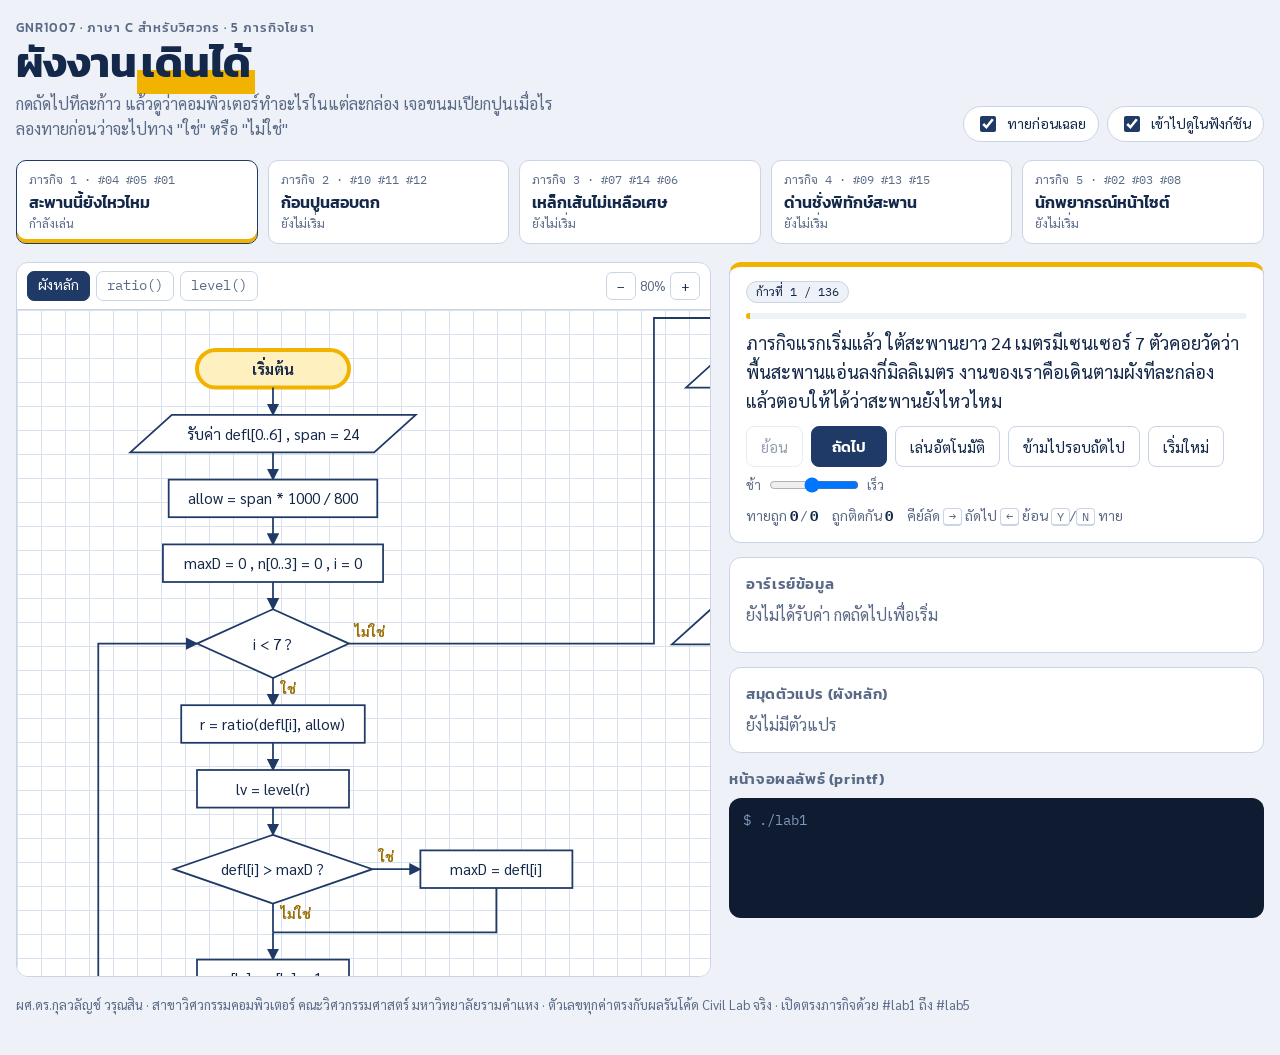
==== 5x simulate flowchart.html @ 9cbfd6d3 "teacher mode hide you can active" ====
<!doctype html><html><head><meta charset=utf8><meta name=viewport content="width=device-width,initial-scale=1,viewport-fit=cover"><style>:root{color-scheme:light;box-sizing:border-box;padding-top:env(safe-area-inset-top,0px);padding-bottom:env(safe-area-inset-bottom,0px)}html{scroll-padding-top:env(safe-area-inset-top,0px)}body{margin:0;padding:0;font:14px -apple-system,BlinkMacSystemFont,sans-serif;background:#faf9f5;color:#141413}img{max-width:100%}[hidden]:not([hidden=until-found i]){display:none!important}</style></head><body>
<title>ผังงานเดินได้</title>
<link rel="preconnect" href="https://fonts.googleapis.com">
<link rel="preconnect" href="https://fonts.gstatic.com" crossorigin>
<link rel="stylesheet" href="https://fonts.googleapis.com/css2?family=Kanit:wght@500;600;700&family=Sarabun:wght@400;500;700&family=IBM+Plex+Mono:wght@500&display=swap">
<style>
:root{
  --paper:#EEF2F8; --surface:#FFFFFF; --ink:#14284A; --muted:#5A6A86; --grid:#D8E1EE; --rule:#C9D4E4;
  --line:#1F3A66; --label:#9A6B00; --accent:#F2B300; --accent-ink:#2F2300; --cur:#FFF1BF;
  --seen:#E6EEF9; --yes:#1C8656; --no:#C23E2A; --yes-bg:#E3F4EB; --no-bg:#FBE7E3;
  --term:#0F1B30; --term-ink:#CFE3FF; --term-dim:#7F97BA;
  --lv0:#2E9E6B; --lv1:#C99700; --lv2:#DD7422; --lv3:#CF3F2B; --lv4:#8E2766;
  --display:"Kanit","Sarabun",system-ui,sans-serif; --body:"Sarabun",system-ui,sans-serif;
  --mono:"IBM Plex Mono","Sarabun",ui-monospace,monospace;
}
@media (prefers-color-scheme:dark){:root:not([data-theme="light"]){
  color-scheme:dark;
  --paper:#0C1422; --surface:#132038; --ink:#E4ECF8; --muted:#94A4BF; --grid:#1B2A42; --rule:#27395A;
  --line:#AFC4E6; --label:#E8B64A; --accent:#F5C02E; --accent-ink:#241A00; --cur:#4A3C0E;
  --seen:#1A2C4A; --yes:#46C08A; --no:#F07A64; --yes-bg:#12382A; --no-bg:#40201B;
  --term:#060B14; --term-ink:#CFE3FF; --term-dim:#6F86A8;
}}
:root[data-theme="dark"]{
  color-scheme:dark;
  --paper:#0C1422; --surface:#132038; --ink:#E4ECF8; --muted:#94A4BF; --grid:#1B2A42; --rule:#27395A;
  --line:#AFC4E6; --label:#E8B64A; --accent:#F5C02E; --accent-ink:#241A00; --cur:#4A3C0E;
  --seen:#1A2C4A; --yes:#46C08A; --no:#F07A64; --yes-bg:#12382A; --no-bg:#40201B;
  --term:#060B14; --term-ink:#CFE3FF; --term-dim:#6F86A8;
}
*{box-sizing:border-box}
[hidden]{display:none!important}
body{background:var(--paper);color:var(--ink);font-family:var(--body);font-size:16px;line-height:1.55;padding-inline:16px;padding-block:18px 40px}
.wrap{max-width:1320px;margin:0 auto;display:grid;gap:18px}
header{display:flex;flex-wrap:wrap;align-items:flex-end;justify-content:space-between;gap:12px}
.brand small{display:block;font-family:var(--display);font-weight:500;letter-spacing:.08em;color:var(--muted);font-size:13px}
h1{font-family:var(--display);font-weight:700;font-size:clamp(28px,4vw,42px);line-height:1.1;margin:2px 0 0;text-wrap:balance}
h1 span{background:linear-gradient(transparent 62%,var(--accent) 62%);padding:0 4px}
.lede{margin:6px 0 0;color:var(--muted);max-width:62ch}
.toggles{display:flex;flex-wrap:wrap;gap:8px}
.tog{display:flex;align-items:center;gap:8px;background:var(--surface);border:1px solid var(--rule);border-radius:999px;padding:6px 12px;font-size:14px;cursor:pointer;user-select:none}
.tog input{accent-color:var(--line);width:16px;height:16px}

/* missions */
.missions{display:grid;grid-template-columns:repeat(5,1fr);gap:10px}
@media (max-width:900px){.missions{grid-template-columns:repeat(auto-fill,minmax(150px,1fr))}}
.mc{font:inherit;text-align:left;cursor:pointer;background:var(--surface);color:var(--ink);border:1px solid var(--rule);border-radius:10px;padding:10px 12px;display:grid;gap:2px;position:relative}
.mc b{font-family:var(--display);font-weight:600;font-size:16px;line-height:1.25}
.mc .g{font-family:var(--mono);font-size:12px;color:var(--muted)}
.mc .st{font-size:12.5px;color:var(--muted)}
.mc[aria-selected="true"]{border-color:var(--line);box-shadow:inset 0 -4px 0 var(--accent)}
.mc.done .st{color:var(--yes);font-weight:700}
.mc:focus-visible,.btn:focus-visible,.tab:focus-visible,.gb:focus-visible{outline:3px solid var(--accent);outline-offset:2px}

/* main grid */
.main{display:grid;grid-template-columns:minmax(0,1.3fr) minmax(0,1fr);gap:18px;align-items:start}
@media (max-width:980px){.main{grid-template-columns:1fr}}
.stagebox{background:var(--surface);border:1px solid var(--rule);border-radius:12px;overflow:hidden;position:sticky;top:calc(env(safe-area-inset-top,0px) + 10px)}
@media (max-width:980px){.stagebox{position:relative;top:0}}
.stagebar{display:flex;flex-wrap:wrap;align-items:center;justify-content:space-between;gap:8px;padding:8px 10px;border-bottom:1px solid var(--rule)}
.tabs{display:flex;flex-wrap:wrap;gap:6px}
.tab{font:inherit;font-size:14px;cursor:pointer;border:1px solid var(--rule);background:transparent;color:var(--muted);border-radius:7px;padding:3px 10px;font-family:var(--mono)}
.tab[aria-selected="true"]{background:var(--line);color:var(--surface);border-color:var(--line)}
.tab.live::after{content:"";display:inline-block;width:7px;height:7px;border-radius:50%;background:var(--accent);margin-left:7px;vertical-align:middle}
.zoom{display:flex;gap:4px;align-items:center;font-size:13px;color:var(--muted)}
.zoom button{font:inherit;width:30px;height:28px;border-radius:6px;border:1px solid var(--rule);background:transparent;color:var(--ink);cursor:pointer}
.stage{height:min(74vh,760px);overflow:auto;position:relative;
  background-color:var(--surface);
  background-image:linear-gradient(var(--grid) 1px,transparent 1px),linear-gradient(90deg,var(--grid) 1px,transparent 1px);
  background-size:24px 24px}
@media (max-width:980px){.stage{height:58vh}}
.stage svg{display:block}
.fnbanner{position:absolute;left:12px;top:10px;z-index:2;background:var(--accent);color:var(--accent-ink);font-family:var(--display);font-weight:600;font-size:14px;border-radius:6px;padding:3px 10px;pointer-events:none}
/* svg styling */
.sh{fill:var(--surface);stroke:var(--line);stroke-width:2.2;transition:fill .25s}
.tx{fill:var(--ink);font-family:var(--body);font-size:19px}
.lb{fill:var(--label);font-family:var(--body);font-size:17px;font-weight:700}
.ln{fill:none;stroke:var(--line);stroke-width:2.2}
.ahp{fill:var(--line)}
.nd.seen .sh{fill:var(--seen)}
.nd.cur .sh{fill:var(--cur);stroke:var(--accent);stroke-width:5}
.nd.cur .tx{font-weight:700}
@media (prefers-reduced-motion:no-preference){.nd.cur .sh{animation:pulse 1.3s ease-in-out infinite}}
@keyframes pulse{50%{stroke-width:8}}

/* side panel */
.side{display:grid;gap:14px}
.card{background:var(--surface);border:1px solid var(--rule);border-radius:12px;padding:14px 16px}
.narr{display:grid;gap:10px;border-top:5px solid var(--accent)}
.meta{display:flex;flex-wrap:wrap;gap:8px;align-items:center;font-size:13px;color:var(--muted)}
.pill{font-family:var(--mono);font-size:12px;border:1px solid var(--rule);border-radius:999px;padding:1px 9px;background:var(--paper);color:var(--ink)}
.pill.fn{background:var(--accent);color:var(--accent-ink);border-color:var(--accent)}
.say{font-size:18px;line-height:1.6;margin:0;min-height:3.2em}
.say code,.mono{font-family:var(--mono);font-size:.92em}
.trap{display:flex;gap:10px;align-items:flex-start;background:var(--no-bg);border-radius:8px;padding:8px 12px;font-size:15px}
.trap b{font-family:var(--display);color:var(--no);white-space:nowrap;font-weight:600}
.ask{display:grid;gap:8px;background:var(--paper);border:1px dashed var(--line);border-radius:10px;padding:10px 12px}
.ask .q{font-family:var(--display);font-weight:600;font-size:17px}
.ask .q code{background:var(--surface);border-radius:5px;padding:1px 6px}
.gbs{display:flex;gap:8px;flex-wrap:wrap}
.gb{font:inherit;font-family:var(--display);font-weight:600;font-size:16px;padding:7px 20px;border-radius:8px;cursor:pointer;border:2px solid var(--line);background:var(--surface);color:var(--ink)}
.gb.y{border-color:var(--yes);color:var(--yes)} .gb.n{border-color:var(--no);color:var(--no)}
.verdict{border-radius:8px;padding:7px 12px;font-weight:700}
.verdict.ok{background:var(--yes-bg);color:var(--yes)} .verdict.bad{background:var(--no-bg);color:var(--no)}
.controls{display:flex;flex-wrap:wrap;gap:8px;align-items:center}
.btn{font:inherit;font-size:15px;cursor:pointer;border-radius:8px;padding:8px 14px;border:1px solid var(--rule);background:var(--surface);color:var(--ink)}
.btn.primary{background:var(--line);color:var(--surface);border-color:var(--line);font-family:var(--display);font-weight:600;padding-inline:20px}
.btn:disabled{opacity:.45;cursor:not-allowed}
.speed{display:flex;align-items:center;gap:6px;font-size:13px;color:var(--muted)}
.bar{height:6px;background:var(--paper);border-radius:6px;overflow:hidden}
.bar i{display:block;height:100%;background:var(--accent);width:0;transition:width .2s}
.score{display:flex;gap:14px;flex-wrap:wrap;font-size:14px;color:var(--muted)}
.score b{color:var(--ink);font-family:var(--mono)}
h2{font-family:var(--display);font-weight:600;font-size:15px;letter-spacing:.04em;margin:0 0 8px;color:var(--muted)}
.arr{display:flex;gap:6px;flex-wrap:wrap}
.cell{min-width:58px;border:2px solid var(--rule);border-radius:8px;text-align:center;padding:4px 6px 3px;position:relative;background:var(--surface);transition:transform .2s}
.cell .ix{font-family:var(--mono);font-size:11px;color:var(--muted)}
.cell .v{font-family:var(--mono);font-size:15px;font-variant-numeric:tabular-nums}
.cell .t{font-size:11px;line-height:1.2;min-height:13px}
.cell.now{border-color:var(--accent);transform:translateY(-4px);box-shadow:0 4px 0 var(--accent)}
.cell[data-lv]{border-bottom-width:6px}
.cell[data-lv="0"]{border-bottom-color:var(--lv0)} .cell[data-lv="1"]{border-bottom-color:var(--lv1)}
.cell[data-lv="2"]{border-bottom-color:var(--lv2)} .cell[data-lv="3"]{border-bottom-color:var(--lv3)} .cell[data-lv="4"]{border-bottom-color:var(--lv4)}
.cell[data-lv="0"] .t{color:var(--lv0)} .cell[data-lv="1"] .t{color:var(--lv1)} .cell[data-lv="2"] .t{color:var(--lv2)} .cell[data-lv="3"] .t{color:var(--lv3)} .cell[data-lv="4"] .t{color:var(--lv4)}
.vars{display:grid;grid-template-columns:repeat(auto-fill,minmax(128px,1fr));gap:6px}
.var{border:1px solid var(--rule);border-radius:8px;padding:4px 9px;display:flex;justify-content:space-between;gap:8px;align-items:baseline;transition:background .3s}
.var .k{font-family:var(--mono);font-size:13px;color:var(--muted)}
.var .v{font-family:var(--mono);font-size:14.5px;font-variant-numeric:tabular-nums;text-align:right;overflow-wrap:anywhere}
.var.chg{background:var(--cur);border-color:var(--accent)}
.fnvars{margin-top:10px;padding-top:10px;border-top:1px dashed var(--rule)}
.fnvars[hidden]{display:none!important}
.term{background:var(--term);color:var(--term-ink);border-radius:12px;padding:12px 14px;font-family:var(--mono);font-size:13.5px;min-height:120px;max-height:260px;overflow:auto;white-space:pre-wrap}
.term .p{color:var(--term-dim)}
.term .new{color:#FFD65C}
.done-card{background:var(--yes-bg);border:1px solid var(--yes);border-radius:10px;padding:10px 14px;display:grid;gap:6px}
.done-card b{font-family:var(--display);font-size:20px;color:var(--yes)}
.legend{display:flex;flex-wrap:wrap;gap:10px;font-size:12.5px;color:var(--muted)}
.legend span::before{content:"";display:inline-block;width:10px;height:10px;border-radius:2px;margin-right:5px;vertical-align:-1px;background:var(--c)}
footer{color:var(--muted);font-size:13px}
kbd{font-family:var(--mono);font-size:12px;border:1px solid var(--rule);border-bottom-width:2px;border-radius:4px;padding:0 5px;background:var(--surface)}
</style>

<div class="wrap">
  <header>
    <div class="brand">
      <small>GNR1007 · ภาษา C สำหรับวิศวกร · 5 ภารกิจโยธา</small>
      <h1>ผังงาน<span>เดินได้</span></h1>
      <p class="lede">กดถัดไปทีละก้าว แล้วดูว่าคอมพิวเตอร์ทำอะไรในแต่ละกล่อง เจอขนมเปียกปูนเมื่อไร ลองทายก่อนว่าจะไปทาง "ใช่" หรือ "ไม่ใช่"</p>
    </div>
    <div class="toggles">
      <label class="tog" for="optGuess"><input type="checkbox" id="optGuess" checked> ทายก่อนเฉลย</label>
      <label class="tog" for="optInto"><input type="checkbox" id="optInto" checked> เข้าไปดูในฟังก์ชัน</label>
    </div>
  </header>

  <nav class="missions" role="tablist" aria-label="เลือกภารกิจ" id="missions"></nav>

  <div class="main">
    <section class="stagebox" aria-label="ผังงาน">
      <div class="stagebar">
        <div class="tabs" id="tabs" role="tablist" aria-label="เลือกผัง"></div>
        <div class="zoom"><button id="zOut" aria-label="ย่อ">−</button><span id="zVal">80%</span><button id="zIn" aria-label="ขยาย">+</button></div>
      </div>
      <div class="stage" id="stage"><div class="fnbanner" id="fnBanner" hidden></div><div id="svgs"></div></div>
    </section>

    <aside class="side">
      <div class="card narr" aria-live="polite">
        <div class="meta"><span class="pill" id="pStep">ก้าวที่ 1</span><span class="pill" id="pIter" hidden>รอบ i = 0</span><span class="pill fn" id="pFn" hidden></span></div>
        <div class="bar"><i id="prog"></i></div>
        <p class="say" id="say"></p>
        <div class="trap" id="trap" hidden><b>จุดหลอก</b><span id="trapT"></span></div>
        <div class="ask" id="ask" hidden>
          <div class="q" id="askQ"></div>
          <div class="gbs" id="askBtns"><button class="gb y" id="gYes">ใช่</button><button class="gb n" id="gNo">ไม่ใช่</button></div>
          <div class="verdict" id="verdict" hidden></div>
        </div>
        <div class="done-card" id="doneCard" hidden></div>
        <div class="controls">
          <button class="btn" id="bPrev" aria-label="ย้อนกลับ">ย้อน</button>
          <button class="btn primary" id="bNext">ถัดไป</button>
          <button class="btn" id="bPlay">เล่นอัตโนมัติ</button>
          <button class="btn" id="bIter">ข้ามไปรอบถัดไป</button>
          <button class="btn" id="bReset">เริ่มใหม่</button>
          <label class="speed" for="spd">ช้า <input type="range" id="spd" min="300" max="2200" step="100" value="1300" style="direction:rtl;width:90px"> เร็ว</label>
        </div>
        <div class="score"><span>ทายถูก <b id="sOk">0</b> / <b id="sAll">0</b></span><span>ถูกติดกัน <b id="sStreak">0</b></span><span>คีย์ลัด <kbd>→</kbd> ถัดไป <kbd>←</kbd> ย้อน <kbd>Y</kbd>/<kbd>N</kbd> ทาย</span></div>
      </div>

      <div class="card">
        <h2 id="arrTitle">อาร์เรย์ข้อมูล</h2>
        <div class="arr" id="arr"></div>
        <div class="legend" id="legend" style="margin-top:10px"></div>
      </div>

      <div class="card">
        <h2>สมุดตัวแปร (ผังหลัก)</h2>
        <div class="vars" id="vars"></div>
        <div class="fnvars" id="fnBox" hidden><h2 id="fnTitle">ตัวแปรภายในฟังก์ชัน</h2><div class="vars" id="fnVars"></div></div>
      </div>

      <div>
        <h2>หน้าจอผลลัพธ์ (printf)</h2>
        <div class="term" id="term"></div>
      </div>
    </aside>
  </div>
  <footer>ผศ.ดร.กุลวลัญช์ วรุณสิน · สาขาวิศวกรรมคอมพิวเตอร์ คณะวิศวกรรมศาสตร์ มหาวิทยาลัยรามคำแหง · ตัวเลขทุกค่าตรงกับผลรันโค้ด Civil Lab จริง · เปิดตรงภารกิจด้วย #lab1 ถึง #lab5</footer>
</div>

<script>
const CH = {"lab1_main": {"svg": "<svg viewBox=\"-20 20 1511 1067\" data-w=\"1511\" xmlns=\"http://www.w3.org/2000/svg\"><defs><marker id=\"ah-lab1_main\" viewBox=\"0 0 10 10\" refX=\"9\" refY=\"5\" markerWidth=\"7\" markerHeight=\"7\" orient=\"auto-start-reverse\"><path class=\"ahp\" d=\"M0,0 L10,5 L0,10 z\"/></marker></defs><g class=\"nd term\" id=\"lab1_main-n0\"><rect class=\"sh\" x=\"205.0\" y=\"70\" width=\"190\" height=\"47\" rx=\"23.5\"/><text class=\"tx\" x=\"300.0\" y=\"93.5\" text-anchor=\"middle\" dominant-baseline=\"central\">เริ่มต้น</text></g><polyline class=\"ln\" points=\"300.0,117.0 300.0,151.0\" marker-end=\"url(#ah-lab1_main)\"/><g class=\"nd io\" id=\"lab1_main-n1\"><polygon class=\"sh\" points=\"173.5625,151 478.4375,151 426.4375,198 121.5625,198\"/><text class=\"tx\" x=\"300.0\" y=\"174.5\" text-anchor=\"middle\" dominant-baseline=\"central\">รับค่า defl[0..6] , span = 24</text></g><polyline class=\"ln\" points=\"300.0,198.0 300.0,232.0\" marker-end=\"url(#ah-lab1_main)\"/><g class=\"nd proc\" id=\"lab1_main-n2\"><rect class=\"sh\" x=\"169.6171875\" y=\"232\" width=\"260.765625\" height=\"47\"/><text class=\"tx\" x=\"300.0\" y=\"255.5\" text-anchor=\"middle\" dominant-baseline=\"central\">allow = span * 1000 / 800</text></g><polyline class=\"ln\" points=\"300.0,279.0 300.0,313.0\" marker-end=\"url(#ah-lab1_main)\"/><g class=\"nd proc\" id=\"lab1_main-n3\"><rect class=\"sh\" x=\"162.4140625\" y=\"313\" width=\"275.171875\" height=\"47\"/><text class=\"tx\" x=\"300.0\" y=\"336.5\" text-anchor=\"middle\" dominant-baseline=\"central\">maxD = 0 , n[0..3] = 0 , i = 0</text></g><polyline class=\"ln\" points=\"300.0,360.0 300.0,394.0\" marker-end=\"url(#ah-lab1_main)\"/><g class=\"nd dec\" id=\"lab1_main-n4\"><polygon class=\"sh\" points=\"300,394 395.0,437.0 300,480 205.0,437.0\"/><text class=\"tx\" x=\"300.0\" y=\"437.0\" text-anchor=\"middle\" dominant-baseline=\"central\">i &lt; 7 ?</text></g><polyline class=\"ln\" points=\"300.0,480.0 300.0,514.0\" marker-end=\"url(#ah-lab1_main)\"/><text class=\"lb\" x=\"310.0\" y=\"492.0\" text-anchor=\"start\" dominant-baseline=\"central\">ใช่</text><g class=\"nd proc\" id=\"lab1_main-n5\"><rect class=\"sh\" x=\"185.28125\" y=\"514\" width=\"229.4375\" height=\"47\"/><text class=\"tx\" x=\"300.0\" y=\"537.5\" text-anchor=\"middle\" dominant-baseline=\"central\">r = ratio(defl[i], allow)</text></g><polyline class=\"ln\" points=\"300.0,561.0 300.0,595.0\" marker-end=\"url(#ah-lab1_main)\"/><g class=\"nd proc\" id=\"lab1_main-n6\"><rect class=\"sh\" x=\"205.0\" y=\"595\" width=\"190\" height=\"47\"/><text class=\"tx\" x=\"300.0\" y=\"618.5\" text-anchor=\"middle\" dominant-baseline=\"central\">lv = level(r)</text></g><polyline class=\"ln\" points=\"300.0,642.0 300.0,676.0\" marker-end=\"url(#ah-lab1_main)\"/><g class=\"nd dec\" id=\"lab1_main-n7\"><polygon class=\"sh\" points=\"300,676 424.234375,719.0 300,762 175.765625,719.0\"/><text class=\"tx\" x=\"300.0\" y=\"719.0\" text-anchor=\"middle\" dominant-baseline=\"central\">defl[i] &gt; maxD ?</text></g><g class=\"nd proc\" id=\"lab1_main-n8\"><rect class=\"sh\" x=\"484.234375\" y=\"695.5\" width=\"190\" height=\"47\"/><text class=\"tx\" x=\"579.2\" y=\"719.0\" text-anchor=\"middle\" dominant-baseline=\"central\">maxD = defl[i]</text></g><polyline class=\"ln\" points=\"424.2,719.0 484.2,719.0\" marker-end=\"url(#ah-lab1_main)\"/><text class=\"lb\" x=\"432.2\" y=\"703.0\" text-anchor=\"start\" dominant-baseline=\"central\">ใช่</text><polyline class=\"ln\" points=\"579.2,742.5 579.2,798.0 300.0,798.0\"/><polyline class=\"ln\" points=\"300.0,762.0 300.0,798.0\"/><text class=\"lb\" x=\"310.0\" y=\"774.0\" text-anchor=\"start\" dominant-baseline=\"central\">ไม่ใช่</text><polyline class=\"ln\" points=\"300.0,798.0 300.0,832.0\" marker-end=\"url(#ah-lab1_main)\"/><g class=\"nd proc\" id=\"lab1_main-n9\"><rect class=\"sh\" x=\"205.0\" y=\"832\" width=\"190\" height=\"47\"/><text class=\"tx\" x=\"300.0\" y=\"855.5\" text-anchor=\"middle\" dominant-baseline=\"central\">n[lv] = n[lv] + 1</text></g><polyline class=\"ln\" points=\"300.0,879.0 300.0,913.0\" marker-end=\"url(#ah-lab1_main)\"/><g class=\"nd io\" id=\"lab1_main-n10\"><polygon class=\"sh\" points=\"177.1796875,913 474.8203125,913 422.8203125,960 125.1796875,960\"/><text class=\"tx\" x=\"300.0\" y=\"936.5\" text-anchor=\"middle\" dominant-baseline=\"central\">พิมพ์ จุด i+1 , defl[i] , r , lv</text></g><polyline class=\"ln\" points=\"300.0,960.0 300.0,994.0\" marker-end=\"url(#ah-lab1_main)\"/><g class=\"nd proc\" id=\"lab1_main-n11\"><rect class=\"sh\" x=\"205.0\" y=\"994\" width=\"190\" height=\"47\"/><text class=\"tx\" x=\"300.0\" y=\"1017.5\" text-anchor=\"middle\" dominant-baseline=\"central\">i = i + 1</text></g><polyline class=\"ln\" points=\"300.0,1041.0 300.0,1067.0 81.6,1067.0 81.6,437.0 205.0,437.0\" marker-end=\"url(#ah-lab1_main)\"/><text class=\"lb\" x=\"403.0\" y=\"421.0\" text-anchor=\"start\" dominant-baseline=\"central\">ไม่ใช่</text><polyline class=\"ln\" points=\"395.0,437.0 776.2,437.0 776.2,30.0 965.5,30.0 965.5,70.0\" marker-end=\"url(#ah-lab1_main)\"/><g class=\"nd io\" id=\"lab1_main-n12\"><polygon class=\"sh\" points=\"868.234375,70 1114.796875,70 1062.796875,117 816.234375,117\"/><text class=\"tx\" x=\"965.5\" y=\"93.5\" text-anchor=\"middle\" dominant-baseline=\"central\">พิมพ์ n[0..3] , maxD</text></g><polyline class=\"ln\" points=\"965.5,117.0 965.5,151.0\" marker-end=\"url(#ah-lab1_main)\"/><g class=\"nd dec\" id=\"lab1_main-n13\"><polygon class=\"sh\" points=\"965.515625,151 1064.0390625,194.0 965.515625,237 866.9921875,194.0\"/><text class=\"tx\" x=\"965.5\" y=\"194.0\" text-anchor=\"middle\" dominant-baseline=\"central\">n[3] &gt; 0 ?</text></g><g class=\"nd io\" id=\"lab1_main-n14\"><polygon class=\"sh\" points=\"1186.0390625,158.0 1445.0703125,158.0 1393.0703125,230.0 1134.0390625,230.0\"/><text class=\"tx\" x=\"1289.6\" y=\"181.5\" text-anchor=\"middle\" dominant-baseline=\"central\">พิมพ์ &quot;จำกัดน้ำหนักรถ</text><text class=\"tx\" x=\"1289.6\" y=\"206.5\" text-anchor=\"middle\" dominant-baseline=\"central\">ส่งวิศวกรตรวจทันที&quot;</text></g><polyline class=\"ln\" points=\"1064.0,194.0 1160.0,194.0\" marker-end=\"url(#ah-lab1_main)\"/><text class=\"lb\" x=\"1072.0\" y=\"178.0\" text-anchor=\"start\" dominant-baseline=\"central\">ใช่</text><polyline class=\"ln\" points=\"1419.1,194.0 1471.1,194.0\"/><polyline class=\"ln\" points=\"965.5,237.0 965.5,271.0\" marker-end=\"url(#ah-lab1_main)\"/><text class=\"lb\" x=\"975.5\" y=\"249.0\" text-anchor=\"start\" dominant-baseline=\"central\">ไม่ใช่</text><g class=\"nd dec\" id=\"lab1_main-n15\"><polygon class=\"sh\" points=\"965.515625,271 1064.0390625,314.0 965.515625,357 866.9921875,314.0\"/><text class=\"tx\" x=\"965.5\" y=\"314.0\" text-anchor=\"middle\" dominant-baseline=\"central\">n[2] &gt; 0 ?</text></g><g class=\"nd io\" id=\"lab1_main-n16\"><polygon class=\"sh\" points=\"1197.25,278.0 1433.859375,278.0 1381.859375,350.0 1145.25,350.0\"/><text class=\"tx\" x=\"1289.6\" y=\"301.5\" text-anchor=\"middle\" dominant-baseline=\"central\">พิมพ์ &quot;ตรวจติดตาม</text><text class=\"tx\" x=\"1289.6\" y=\"326.5\" text-anchor=\"middle\" dominant-baseline=\"central\">รายสัปดาห์&quot;</text></g><polyline class=\"ln\" points=\"1064.0,314.0 1171.2,314.0\" marker-end=\"url(#ah-lab1_main)\"/><text class=\"lb\" x=\"1072.0\" y=\"298.0\" text-anchor=\"start\" dominant-baseline=\"central\">ใช่</text><polyline class=\"ln\" points=\"1407.9,314.0 1471.1,314.0\"/><polyline class=\"ln\" points=\"965.5,357.0 965.5,391.0\" marker-end=\"url(#ah-lab1_main)\"/><text class=\"lb\" x=\"975.5\" y=\"369.0\" text-anchor=\"start\" dominant-baseline=\"central\">ไม่ใช่</text><g class=\"nd io\" id=\"lab1_main-n17\"><polygon class=\"sh\" points=\"850.6484375,391 1132.3828125,391 1080.3828125,438 798.6484375,438\"/><text class=\"tx\" x=\"965.5\" y=\"414.5\" text-anchor=\"middle\" dominant-baseline=\"central\">พิมพ์ &quot;ใช้งานได้ตามปกติ&quot;</text></g><polyline class=\"ln\" points=\"965.5,438.0 965.5,462.0\"/><polyline class=\"ln\" points=\"1471.1,194.0 1471.1,462.0 965.5,462.0\"/><polyline class=\"ln\" points=\"965.5,462.0 965.5,496.0\" marker-end=\"url(#ah-lab1_main)\"/><g class=\"nd term\" id=\"lab1_main-n18\"><rect class=\"sh\" x=\"870.515625\" y=\"496\" width=\"190\" height=\"47\" rx=\"23.5\"/><text class=\"tx\" x=\"965.5\" y=\"519.5\" text-anchor=\"middle\" dominant-baseline=\"central\">สิ้นสุด</text></g></svg>", "map": {"เริ่มต้น": "lab1_main-n0", "รับค่า defl[0..6] , span = 24": "lab1_main-n1", "allow = span * 1000 / 800": "lab1_main-n2", "maxD = 0 , n[0..3] = 0 , i = 0": "lab1_main-n3", "i < 7 ?": "lab1_main-n4", "r = ratio(defl[i], allow)": "lab1_main-n5", "lv = level(r)": "lab1_main-n6", "defl[i] > maxD ?": "lab1_main-n7", "maxD = defl[i]": "lab1_main-n8", "n[lv] = n[lv] + 1": "lab1_main-n9", "พิมพ์ จุด i+1 , defl[i] , r , lv": "lab1_main-n10", "i = i + 1": "lab1_main-n11", "พิมพ์ n[0..3] , maxD": "lab1_main-n12", "n[3] > 0 ?": "lab1_main-n13", "พิมพ์ \"จำกัดน้ำหนักรถ\nส่งวิศวกรตรวจทันที\"": "lab1_main-n14", "n[2] > 0 ?": "lab1_main-n15", "พิมพ์ \"ตรวจติดตาม\nรายสัปดาห์\"": "lab1_main-n16", "พิมพ์ \"ใช้งานได้ตามปกติ\"": "lab1_main-n17", "สิ้นสุด": "lab1_main-n18"}, "title": "ผังงานหลัก"}, "lab1_f1": {"svg": "<svg viewBox=\"-20 20 427 279\" data-w=\"427\" xmlns=\"http://www.w3.org/2000/svg\"><defs><marker id=\"ah-lab1_f1\" viewBox=\"0 0 10 10\" refX=\"9\" refY=\"5\" markerWidth=\"7\" markerHeight=\"7\" orient=\"auto-start-reverse\"><path class=\"ahp\" d=\"M0,0 L10,5 L0,10 z\"/></marker></defs><g class=\"nd term\" id=\"lab1_f1-n0\"><rect class=\"sh\" x=\"152.25\" y=\"70\" width=\"215.5\" height=\"47\" rx=\"23.5\"/><text class=\"tx\" x=\"260.0\" y=\"93.5\" text-anchor=\"middle\" dominant-baseline=\"central\">เริ่ม ratio(d, allow)</text></g><polyline class=\"ln\" points=\"260.0,117.0 260.0,151.0\" marker-end=\"url(#ah-lab1_f1)\"/><g class=\"nd proc\" id=\"lab1_f1-n1\"><rect class=\"sh\" x=\"133.3359375\" y=\"151\" width=\"253.328125\" height=\"47\"/><text class=\"tx\" x=\"260.0\" y=\"174.5\" text-anchor=\"middle\" dominant-baseline=\"central\">r = (float) d / allow * 100</text></g><polyline class=\"ln\" points=\"260.0,198.0 260.0,232.0\" marker-end=\"url(#ah-lab1_f1)\"/><g class=\"nd term\" id=\"lab1_f1-n2\"><rect class=\"sh\" x=\"165.0\" y=\"232\" width=\"190\" height=\"47\" rx=\"23.5\"/><text class=\"tx\" x=\"260.0\" y=\"255.5\" text-anchor=\"middle\" dominant-baseline=\"central\">คืนค่า r</text></g></svg>", "map": {"เริ่ม ratio(d, allow)": "lab1_f1-n0", "r = (float) d / allow * 100": "lab1_f1-n1", "คืนค่า r": "lab1_f1-n2"}, "title": "ฟังก์ชัน ratio(d, allow)"}, "lab1_f2": {"svg": "<svg viewBox=\"-20 20 682 663\" data-w=\"682\" xmlns=\"http://www.w3.org/2000/svg\"><defs><marker id=\"ah-lab1_f2\" viewBox=\"0 0 10 10\" refX=\"9\" refY=\"5\" markerWidth=\"7\" markerHeight=\"7\" orient=\"auto-start-reverse\"><path class=\"ahp\" d=\"M0,0 L10,5 L0,10 z\"/></marker></defs><g class=\"nd term\" id=\"lab1_f2-n0\"><rect class=\"sh\" x=\"165.0\" y=\"70\" width=\"190\" height=\"47\" rx=\"23.5\"/><text class=\"tx\" x=\"260.0\" y=\"93.5\" text-anchor=\"middle\" dominant-baseline=\"central\">เริ่ม level(r)</text></g><polyline class=\"ln\" points=\"260.0,117.0 260.0,151.0\" marker-end=\"url(#ah-lab1_f2)\"/><g class=\"nd dec\" id=\"lab1_f2-n1\"><polygon class=\"sh\" points=\"260,151 356.0,194.0 260,237 164.0,194.0\"/><text class=\"tx\" x=\"260.0\" y=\"194.0\" text-anchor=\"middle\" dominant-baseline=\"central\">r &gt; 100 ?</text></g><g class=\"nd proc\" id=\"lab1_f2-n2\"><rect class=\"sh\" x=\"426.0\" y=\"170.5\" width=\"190\" height=\"47\"/><text class=\"tx\" x=\"521.0\" y=\"194.0\" text-anchor=\"middle\" dominant-baseline=\"central\">lv = 3</text></g><polyline class=\"ln\" points=\"356.0,194.0 426.0,194.0\" marker-end=\"url(#ah-lab1_f2)\"/><text class=\"lb\" x=\"364.0\" y=\"178.0\" text-anchor=\"start\" dominant-baseline=\"central\">ใช่</text><polyline class=\"ln\" points=\"616.0,194.0 642.0,194.0\"/><polyline class=\"ln\" points=\"260.0,237.0 260.0,271.0\" marker-end=\"url(#ah-lab1_f2)\"/><text class=\"lb\" x=\"270.0\" y=\"249.0\" text-anchor=\"start\" dominant-baseline=\"central\">ไม่ใช่</text><g class=\"nd dec\" id=\"lab1_f2-n3\"><polygon class=\"sh\" points=\"260,271 355.0,314.0 260,357 165.0,314.0\"/><text class=\"tx\" x=\"260.0\" y=\"314.0\" text-anchor=\"middle\" dominant-baseline=\"central\">r &gt; 80 ?</text></g><g class=\"nd proc\" id=\"lab1_f2-n4\"><rect class=\"sh\" x=\"426.0\" y=\"290.5\" width=\"190\" height=\"47\"/><text class=\"tx\" x=\"521.0\" y=\"314.0\" text-anchor=\"middle\" dominant-baseline=\"central\">lv = 2</text></g><polyline class=\"ln\" points=\"355.0,314.0 426.0,314.0\" marker-end=\"url(#ah-lab1_f2)\"/><text class=\"lb\" x=\"363.0\" y=\"298.0\" text-anchor=\"start\" dominant-baseline=\"central\">ใช่</text><polyline class=\"ln\" points=\"616.0,314.0 642.0,314.0\"/><polyline class=\"ln\" points=\"260.0,357.0 260.0,391.0\" marker-end=\"url(#ah-lab1_f2)\"/><text class=\"lb\" x=\"270.0\" y=\"369.0\" text-anchor=\"start\" dominant-baseline=\"central\">ไม่ใช่</text><g class=\"nd dec\" id=\"lab1_f2-n5\"><polygon class=\"sh\" points=\"260,391 355.0,434.0 260,477 165.0,434.0\"/><text class=\"tx\" x=\"260.0\" y=\"434.0\" text-anchor=\"middle\" dominant-baseline=\"central\">r &gt; 50 ?</text></g><g class=\"nd proc\" id=\"lab1_f2-n6\"><rect class=\"sh\" x=\"426.0\" y=\"410.5\" width=\"190\" height=\"47\"/><text class=\"tx\" x=\"521.0\" y=\"434.0\" text-anchor=\"middle\" dominant-baseline=\"central\">lv = 1</text></g><polyline class=\"ln\" points=\"355.0,434.0 426.0,434.0\" marker-end=\"url(#ah-lab1_f2)\"/><text class=\"lb\" x=\"363.0\" y=\"418.0\" text-anchor=\"start\" dominant-baseline=\"central\">ใช่</text><polyline class=\"ln\" points=\"616.0,434.0 642.0,434.0\"/><polyline class=\"ln\" points=\"260.0,477.0 260.0,511.0\" marker-end=\"url(#ah-lab1_f2)\"/><text class=\"lb\" x=\"270.0\" y=\"489.0\" text-anchor=\"start\" dominant-baseline=\"central\">ไม่ใช่</text><g class=\"nd proc\" id=\"lab1_f2-n7\"><rect class=\"sh\" x=\"165.0\" y=\"511\" width=\"190\" height=\"47\"/><text class=\"tx\" x=\"260.0\" y=\"534.5\" text-anchor=\"middle\" dominant-baseline=\"central\">lv = 0</text></g><polyline class=\"ln\" points=\"260.0,558.0 260.0,582.0\"/><polyline class=\"ln\" points=\"642.0,194.0 642.0,582.0 260.0,582.0\"/><polyline class=\"ln\" points=\"260.0,582.0 260.0,616.0\" marker-end=\"url(#ah-lab1_f2)\"/><g class=\"nd term\" id=\"lab1_f2-n8\"><rect class=\"sh\" x=\"165.0\" y=\"616\" width=\"190\" height=\"47\" rx=\"23.5\"/><text class=\"tx\" x=\"260.0\" y=\"639.5\" text-anchor=\"middle\" dominant-baseline=\"central\">คืนค่า lv</text></g></svg>", "map": {"เริ่ม level(r)": "lab1_f2-n0", "r > 100 ?": "lab1_f2-n1", "lv = 3": "lab1_f2-n2", "r > 80 ?": "lab1_f2-n3", "lv = 2": "lab1_f2-n4", "r > 50 ?": "lab1_f2-n5", "lv = 1": "lab1_f2-n6", "lv = 0": "lab1_f2-n7", "คืนค่า lv": "lab1_f2-n8"}, "title": "ฟังก์ชัน level(r)"}, "lab2_main": {"svg": "<svg viewBox=\"-20 20 1214 774\" data-w=\"1214\" xmlns=\"http://www.w3.org/2000/svg\"><defs><marker id=\"ah-lab2_main\" viewBox=\"0 0 10 10\" refX=\"9\" refY=\"5\" markerWidth=\"7\" markerHeight=\"7\" orient=\"auto-start-reverse\"><path class=\"ahp\" d=\"M0,0 L10,5 L0,10 z\"/></marker></defs><g class=\"nd term\" id=\"lab2_main-n0\"><rect class=\"sh\" x=\"205.0\" y=\"70\" width=\"190\" height=\"47\" rx=\"23.5\"/><text class=\"tx\" x=\"300.0\" y=\"93.5\" text-anchor=\"middle\" dominant-baseline=\"central\">เริ่มต้น</text></g><polyline class=\"ln\" points=\"300.0,117.0 300.0,151.0\" marker-end=\"url(#ah-lab2_main)\"/><g class=\"nd io\" id=\"lab2_main-n1\"><polygon class=\"sh\" points=\"183.1640625,151 468.8359375,151 416.8359375,198 131.1640625,198\"/><text class=\"tx\" x=\"300.0\" y=\"174.5\" text-anchor=\"middle\" dominant-baseline=\"central\">รับค่า ksc[0..5] , fc = 240</text></g><polyline class=\"ln\" points=\"300.0,198.0 300.0,232.0\" marker-end=\"url(#ah-lab2_main)\"/><g class=\"nd proc\" id=\"lab2_main-n2\"><rect class=\"sh\" x=\"168.390625\" y=\"232\" width=\"263.21875\" height=\"47\"/><text class=\"tx\" x=\"300.0\" y=\"255.5\" text-anchor=\"middle\" dominant-baseline=\"central\">sum = 0 , n[0..2] = 0 , i = 0</text></g><polyline class=\"ln\" points=\"300.0,279.0 300.0,313.0\" marker-end=\"url(#ah-lab2_main)\"/><g class=\"nd dec\" id=\"lab2_main-n3\"><polygon class=\"sh\" points=\"300,313 395.0,356.0 300,399 205.0,356.0\"/><text class=\"tx\" x=\"300.0\" y=\"356.0\" text-anchor=\"middle\" dominant-baseline=\"central\">i &lt; 6 ?</text></g><polyline class=\"ln\" points=\"300.0,399.0 300.0,433.0\" marker-end=\"url(#ah-lab2_main)\"/><text class=\"lb\" x=\"310.0\" y=\"411.0\" text-anchor=\"start\" dominant-baseline=\"central\">ใช่</text><g class=\"nd proc\" id=\"lab2_main-n4\"><rect class=\"sh\" x=\"200.234375\" y=\"433\" width=\"199.53125\" height=\"47\"/><text class=\"tx\" x=\"300.0\" y=\"456.5\" text-anchor=\"middle\" dominant-baseline=\"central\">j = judge(ksc[i], fc)</text></g><polyline class=\"ln\" points=\"300.0,480.0 300.0,514.0\" marker-end=\"url(#ah-lab2_main)\"/><g class=\"nd proc\" id=\"lab2_main-n5\"><rect class=\"sh\" x=\"198.6640625\" y=\"514\" width=\"202.671875\" height=\"72\"/><text class=\"tx\" x=\"300.0\" y=\"537.5\" text-anchor=\"middle\" dominant-baseline=\"central\">sum = sum + ksc[i]</text><text class=\"tx\" x=\"300.0\" y=\"562.5\" text-anchor=\"middle\" dominant-baseline=\"central\">n[j] = n[j] + 1</text></g><polyline class=\"ln\" points=\"300.0,586.0 300.0,620.0\" marker-end=\"url(#ah-lab2_main)\"/><g class=\"nd io\" id=\"lab2_main-n6\"><polygon class=\"sh\" points=\"182.6015625,620 469.3984375,620 417.3984375,667 130.6015625,667\"/><text class=\"tx\" x=\"300.0\" y=\"643.5\" text-anchor=\"middle\" dominant-baseline=\"central\">พิมพ์ ก้อนที่ i+1 , ksc[i] , j</text></g><polyline class=\"ln\" points=\"300.0,667.0 300.0,701.0\" marker-end=\"url(#ah-lab2_main)\"/><g class=\"nd proc\" id=\"lab2_main-n7\"><rect class=\"sh\" x=\"205.0\" y=\"701\" width=\"190\" height=\"47\"/><text class=\"tx\" x=\"300.0\" y=\"724.5\" text-anchor=\"middle\" dominant-baseline=\"central\">i = i + 1</text></g><polyline class=\"ln\" points=\"300.0,748.0 300.0,774.0 90.6,774.0 90.6,356.0 205.0,356.0\" marker-end=\"url(#ah-lab2_main)\"/><text class=\"lb\" x=\"403.0\" y=\"340.0\" text-anchor=\"start\" dominant-baseline=\"central\">ไม่ใช่</text><polyline class=\"ln\" points=\"395.0,356.0 519.4,356.0 519.4,30.0 699.9,30.0 699.9,70.0\" marker-end=\"url(#ah-lab2_main)\"/><g class=\"nd proc\" id=\"lab2_main-n8\"><rect class=\"sh\" x=\"591.2734375\" y=\"70\" width=\"217.296875\" height=\"47\"/><text class=\"tx\" x=\"699.9\" y=\"93.5\" text-anchor=\"middle\" dominant-baseline=\"central\">avg = (float) sum / 6</text></g><polyline class=\"ln\" points=\"699.9,117.0 699.9,151.0\" marker-end=\"url(#ah-lab2_main)\"/><g class=\"nd io\" id=\"lab2_main-n9\"><polygon class=\"sh\" points=\"611.3984375,151 840.4453125,151 788.4453125,198 559.3984375,198\"/><text class=\"tx\" x=\"699.9\" y=\"174.5\" text-anchor=\"middle\" dominant-baseline=\"central\">พิมพ์ n[0..2] , avg</text></g><polyline class=\"ln\" points=\"699.9,198.0 699.9,232.0\" marker-end=\"url(#ah-lab2_main)\"/><g class=\"nd dec\" id=\"lab2_main-n10\"><polygon class=\"sh\" points=\"699.921875,232 816.078125,285.0 699.921875,338 583.765625,285.0\"/><text class=\"tx\" x=\"699.9\" y=\"272.5\" text-anchor=\"middle\" dominant-baseline=\"central\">avg &gt;= fc และ</text><text class=\"tx\" x=\"699.9\" y=\"297.5\" text-anchor=\"middle\" dominant-baseline=\"central\">n[2] == 0 ?</text></g><g class=\"nd io\" id=\"lab2_main-n11\"><polygon class=\"sh\" points=\"938.734375,249.0 1147.65625,249.0 1095.65625,321.0 886.734375,321.0\"/><text class=\"tx\" x=\"1017.2\" y=\"272.5\" text-anchor=\"middle\" dominant-baseline=\"central\">พิมพ์ &quot;ยอมรับ</text><text class=\"tx\" x=\"1017.2\" y=\"297.5\" text-anchor=\"middle\" dominant-baseline=\"central\">คอนกรีตล็อตนี้&quot;</text></g><polyline class=\"ln\" points=\"816.1,285.0 912.7,285.0\" marker-end=\"url(#ah-lab2_main)\"/><text class=\"lb\" x=\"824.1\" y=\"269.0\" text-anchor=\"start\" dominant-baseline=\"central\">ใช่</text><polyline class=\"ln\" points=\"1121.7,285.0 1174.3,285.0\"/><polyline class=\"ln\" points=\"699.9,338.0 699.9,372.0\" marker-end=\"url(#ah-lab2_main)\"/><text class=\"lb\" x=\"709.9\" y=\"350.0\" text-anchor=\"start\" dominant-baseline=\"central\">ไม่ใช่</text><g class=\"nd dec\" id=\"lab2_main-n12\"><polygon class=\"sh\" points=\"699.921875,372 804.3125,415.0 699.921875,458 595.53125,415.0\"/><text class=\"tx\" x=\"699.9\" y=\"415.0\" text-anchor=\"middle\" dominant-baseline=\"central\">avg &gt;= fc ?</text></g><g class=\"nd io\" id=\"lab2_main-n13\"><polygon class=\"sh\" points=\"938.078125,379.0 1148.3125,379.0 1096.3125,451.0 886.078125,451.0\"/><text class=\"tx\" x=\"1017.2\" y=\"402.5\" text-anchor=\"middle\" dominant-baseline=\"central\">พิมพ์ &quot;เจาะแกน</text><text class=\"tx\" x=\"1017.2\" y=\"427.5\" text-anchor=\"middle\" dominant-baseline=\"central\">ตรวจเฉพาะจุด&quot;</text></g><polyline class=\"ln\" points=\"804.3,415.0 912.1,415.0\" marker-end=\"url(#ah-lab2_main)\"/><text class=\"lb\" x=\"812.3\" y=\"399.0\" text-anchor=\"start\" dominant-baseline=\"central\">ใช่</text><polyline class=\"ln\" points=\"1122.3,415.0 1174.3,415.0\"/><polyline class=\"ln\" points=\"699.9,458.0 699.9,492.0\" marker-end=\"url(#ah-lab2_main)\"/><text class=\"lb\" x=\"709.9\" y=\"470.0\" text-anchor=\"start\" dominant-baseline=\"central\">ไม่ใช่</text><g class=\"nd io\" id=\"lab2_main-n14\"><polygon class=\"sh\" points=\"550.9921875,492 900.8515625,492 848.8515625,564 498.9921875,564\"/><text class=\"tx\" x=\"699.9\" y=\"515.5\" text-anchor=\"middle\" dominant-baseline=\"central\">พิมพ์ &quot;ค่าเฉลี่ยไม่ถึงเกณฑ์</text><text class=\"tx\" x=\"699.9\" y=\"540.5\" text-anchor=\"middle\" dominant-baseline=\"central\">เจาะแกนทดสอบเพิ่ม (Core Test)&quot;</text></g><polyline class=\"ln\" points=\"699.9,564.0 699.9,588.0\"/><polyline class=\"ln\" points=\"1174.3,285.0 1174.3,588.0 699.9,588.0\"/><polyline class=\"ln\" points=\"699.9,588.0 699.9,622.0\" marker-end=\"url(#ah-lab2_main)\"/><g class=\"nd term\" id=\"lab2_main-n15\"><rect class=\"sh\" x=\"604.921875\" y=\"622\" width=\"190\" height=\"47\" rx=\"23.5\"/><text class=\"tx\" x=\"699.9\" y=\"645.5\" text-anchor=\"middle\" dominant-baseline=\"central\">สิ้นสุด</text></g></svg>", "map": {"เริ่มต้น": "lab2_main-n0", "รับค่า ksc[0..5] , fc = 240": "lab2_main-n1", "sum = 0 , n[0..2] = 0 , i = 0": "lab2_main-n2", "i < 6 ?": "lab2_main-n3", "j = judge(ksc[i], fc)": "lab2_main-n4", "sum = sum + ksc[i]\nn[j] = n[j] + 1": "lab2_main-n5", "พิมพ์ ก้อนที่ i+1 , ksc[i] , j": "lab2_main-n6", "i = i + 1": "lab2_main-n7", "avg = (float) sum / 6": "lab2_main-n8", "พิมพ์ n[0..2] , avg": "lab2_main-n9", "avg >= fc และ\nn[2] == 0 ?": "lab2_main-n10", "พิมพ์ \"ยอมรับ\nคอนกรีตล็อตนี้\"": "lab2_main-n11", "avg >= fc ?": "lab2_main-n12", "พิมพ์ \"เจาะแกน\nตรวจเฉพาะจุด\"": "lab2_main-n13", "พิมพ์ \"ค่าเฉลี่ยไม่ถึงเกณฑ์\nเจาะแกนทดสอบเพิ่ม (Core Test)\"": "lab2_main-n14", "สิ้นสุด": "lab2_main-n15"}, "title": "ผังงานหลัก"}, "lab2_f1": {"svg": "<svg viewBox=\"-20 20 699 543\" data-w=\"699\" xmlns=\"http://www.w3.org/2000/svg\"><defs><marker id=\"ah-lab2_f1\" viewBox=\"0 0 10 10\" refX=\"9\" refY=\"5\" markerWidth=\"7\" markerHeight=\"7\" orient=\"auto-start-reverse\"><path class=\"ahp\" d=\"M0,0 L10,5 L0,10 z\"/></marker></defs><g class=\"nd term\" id=\"lab2_f1-n0\"><rect class=\"sh\" x=\"163.8984375\" y=\"70\" width=\"192.203125\" height=\"47\" rx=\"23.5\"/><text class=\"tx\" x=\"260.0\" y=\"93.5\" text-anchor=\"middle\" dominant-baseline=\"central\">เริ่ม judge(k, fc)</text></g><polyline class=\"ln\" points=\"260.0,117.0 260.0,151.0\" marker-end=\"url(#ah-lab2_f1)\"/><g class=\"nd dec\" id=\"lab2_f1-n1\"><polygon class=\"sh\" points=\"260,151 355.0,194.0 260,237 165.0,194.0\"/><text class=\"tx\" x=\"260.0\" y=\"194.0\" text-anchor=\"middle\" dominant-baseline=\"central\">k &gt;= fc ?</text></g><g class=\"nd proc\" id=\"lab2_f1-n2\"><rect class=\"sh\" x=\"442.921875\" y=\"170.5\" width=\"190\" height=\"47\"/><text class=\"tx\" x=\"537.9\" y=\"194.0\" text-anchor=\"middle\" dominant-baseline=\"central\">j = 0 (ผ่าน)</text></g><polyline class=\"ln\" points=\"355.0,194.0 442.9,194.0\" marker-end=\"url(#ah-lab2_f1)\"/><text class=\"lb\" x=\"363.0\" y=\"178.0\" text-anchor=\"start\" dominant-baseline=\"central\">ใช่</text><polyline class=\"ln\" points=\"632.9,194.0 658.9,194.0\"/><polyline class=\"ln\" points=\"260.0,237.0 260.0,271.0\" marker-end=\"url(#ah-lab2_f1)\"/><text class=\"lb\" x=\"270.0\" y=\"249.0\" text-anchor=\"start\" dominant-baseline=\"central\">ไม่ใช่</text><g class=\"nd dec\" id=\"lab2_f1-n3\"><polygon class=\"sh\" points=\"260,271 372.921875,314.0 260,357 147.078125,314.0\"/><text class=\"tx\" x=\"260.0\" y=\"314.0\" text-anchor=\"middle\" dominant-baseline=\"central\">k &gt;= fc - 35 ?</text></g><g class=\"nd proc\" id=\"lab2_f1-n4\"><rect class=\"sh\" x=\"442.921875\" y=\"290.5\" width=\"190\" height=\"47\"/><text class=\"tx\" x=\"537.9\" y=\"314.0\" text-anchor=\"middle\" dominant-baseline=\"central\">j = 1 (พอรับได้)</text></g><polyline class=\"ln\" points=\"372.9,314.0 442.9,314.0\" marker-end=\"url(#ah-lab2_f1)\"/><text class=\"lb\" x=\"380.9\" y=\"298.0\" text-anchor=\"start\" dominant-baseline=\"central\">ใช่</text><polyline class=\"ln\" points=\"632.9,314.0 658.9,314.0\"/><polyline class=\"ln\" points=\"260.0,357.0 260.0,391.0\" marker-end=\"url(#ah-lab2_f1)\"/><text class=\"lb\" x=\"270.0\" y=\"369.0\" text-anchor=\"start\" dominant-baseline=\"central\">ไม่ใช่</text><g class=\"nd proc\" id=\"lab2_f1-n5\"><rect class=\"sh\" x=\"165.0\" y=\"391\" width=\"190\" height=\"47\"/><text class=\"tx\" x=\"260.0\" y=\"414.5\" text-anchor=\"middle\" dominant-baseline=\"central\">j = 2 (ไม่ผ่าน)</text></g><polyline class=\"ln\" points=\"260.0,438.0 260.0,462.0\"/><polyline class=\"ln\" points=\"658.9,194.0 658.9,462.0 260.0,462.0\"/><polyline class=\"ln\" points=\"260.0,462.0 260.0,496.0\" marker-end=\"url(#ah-lab2_f1)\"/><g class=\"nd term\" id=\"lab2_f1-n6\"><rect class=\"sh\" x=\"165.0\" y=\"496\" width=\"190\" height=\"47\" rx=\"23.5\"/><text class=\"tx\" x=\"260.0\" y=\"519.5\" text-anchor=\"middle\" dominant-baseline=\"central\">คืนค่า j</text></g></svg>", "map": {"เริ่ม judge(k, fc)": "lab2_f1-n0", "k >= fc ?": "lab2_f1-n1", "j = 0 (ผ่าน)": "lab2_f1-n2", "k >= fc - 35 ?": "lab2_f1-n3", "j = 1 (พอรับได้)": "lab2_f1-n4", "j = 2 (ไม่ผ่าน)": "lab2_f1-n5", "คืนค่า j": "lab2_f1-n6"}, "title": "ฟังก์ชัน judge(k, fc)"}, "lab3_main": {"svg": "<svg viewBox=\"-20 20 1285 1011\" data-w=\"1285\" xmlns=\"http://www.w3.org/2000/svg\"><defs><marker id=\"ah-lab3_main\" viewBox=\"0 0 10 10\" refX=\"9\" refY=\"5\" markerWidth=\"7\" markerHeight=\"7\" orient=\"auto-start-reverse\"><path class=\"ahp\" d=\"M0,0 L10,5 L0,10 z\"/></marker></defs><g class=\"nd term\" id=\"lab3_main-n0\"><rect class=\"sh\" x=\"205.0\" y=\"70\" width=\"190\" height=\"47\" rx=\"23.5\"/><text class=\"tx\" x=\"300.0\" y=\"93.5\" text-anchor=\"middle\" dominant-baseline=\"central\">เริ่มต้น</text></g><polyline class=\"ln\" points=\"300.0,117.0 300.0,151.0\" marker-end=\"url(#ah-lab3_main)\"/><g class=\"nd io\" id=\"lab3_main-n1\"><polygon class=\"sh\" points=\"182.671875,151 469.328125,151 417.328125,223 130.671875,223\"/><text class=\"tx\" x=\"300.0\" y=\"174.5\" text-anchor=\"middle\" dominant-baseline=\"central\">รับค่า len[0..4] , qty[0..4]</text><text class=\"tx\" x=\"300.0\" y=\"199.5\" text-anchor=\"middle\" dominant-baseline=\"central\">bar = 1000</text></g><polyline class=\"ln\" points=\"300.0,223.0 300.0,257.0\" marker-end=\"url(#ah-lab3_main)\"/><g class=\"nd proc\" id=\"lab3_main-n2\"><rect class=\"sh\" x=\"165.7421875\" y=\"257\" width=\"268.515625\" height=\"47\"/><text class=\"tx\" x=\"300.0\" y=\"280.5\" text-anchor=\"middle\" dominant-baseline=\"central\">total = 0 , n[0..3] = 0 , i = 0</text></g><polyline class=\"ln\" points=\"300.0,304.0 300.0,338.0\" marker-end=\"url(#ah-lab3_main)\"/><g class=\"nd dec\" id=\"lab3_main-n3\"><polygon class=\"sh\" points=\"300,338 395.0,381.0 300,424 205.0,381.0\"/><text class=\"tx\" x=\"300.0\" y=\"381.0\" text-anchor=\"middle\" dominant-baseline=\"central\">i &lt; 5 ?</text></g><polyline class=\"ln\" points=\"300.0,424.0 300.0,458.0\" marker-end=\"url(#ah-lab3_main)\"/><text class=\"lb\" x=\"310.0\" y=\"436.0\" text-anchor=\"start\" dominant-baseline=\"central\">ใช่</text><g class=\"nd proc\" id=\"lab3_main-n4\"><rect class=\"sh\" x=\"193.5859375\" y=\"458\" width=\"212.828125\" height=\"72\"/><text class=\"tx\" x=\"300.0\" y=\"481.5\" text-anchor=\"middle\" dominant-baseline=\"central\">per = bar / len[i]</text><text class=\"tx\" x=\"300.0\" y=\"506.5\" text-anchor=\"middle\" dominant-baseline=\"central\">waste = bar % len[i]</text></g><polyline class=\"ln\" points=\"300.0,530.0 300.0,564.0\" marker-end=\"url(#ah-lab3_main)\"/><g class=\"nd proc\" id=\"lab3_main-n5\"><rect class=\"sh\" x=\"158.1796875\" y=\"564\" width=\"283.640625\" height=\"47\"/><text class=\"tx\" x=\"300.0\" y=\"587.5\" text-anchor=\"middle\" dominant-baseline=\"central\">need = (qty[i] + per - 1) / per</text></g><polyline class=\"ln\" points=\"300.0,611.0 300.0,645.0\" marker-end=\"url(#ah-lab3_main)\"/><g class=\"nd proc\" id=\"lab3_main-n6\"><rect class=\"sh\" x=\"175.03125\" y=\"645\" width=\"249.9375\" height=\"72\"/><text class=\"tx\" x=\"300.0\" y=\"668.5\" text-anchor=\"middle\" dominant-baseline=\"central\">p = wastePct(waste, bar)</text><text class=\"tx\" x=\"300.0\" y=\"693.5\" text-anchor=\"middle\" dominant-baseline=\"central\">g = grade(p)</text></g><polyline class=\"ln\" points=\"300.0,717.0 300.0,751.0\" marker-end=\"url(#ah-lab3_main)\"/><g class=\"nd proc\" id=\"lab3_main-n7\"><rect class=\"sh\" x=\"194.4140625\" y=\"751\" width=\"211.171875\" height=\"72\"/><text class=\"tx\" x=\"300.0\" y=\"774.5\" text-anchor=\"middle\" dominant-baseline=\"central\">total = total + need</text><text class=\"tx\" x=\"300.0\" y=\"799.5\" text-anchor=\"middle\" dominant-baseline=\"central\">n[g] = n[g] + 1</text></g><polyline class=\"ln\" points=\"300.0,823.0 300.0,857.0\" marker-end=\"url(#ah-lab3_main)\"/><g class=\"nd io\" id=\"lab3_main-n8\"><polygon class=\"sh\" points=\"135.71875,857 516.28125,857 464.28125,904 83.71875,904\"/><text class=\"tx\" x=\"300.0\" y=\"880.5\" text-anchor=\"middle\" dominant-baseline=\"central\">พิมพ์ len[i] , per , waste , p , need , g</text></g><polyline class=\"ln\" points=\"300.0,904.0 300.0,938.0\" marker-end=\"url(#ah-lab3_main)\"/><g class=\"nd proc\" id=\"lab3_main-n9\"><rect class=\"sh\" x=\"205.0\" y=\"938\" width=\"190\" height=\"47\"/><text class=\"tx\" x=\"300.0\" y=\"961.5\" text-anchor=\"middle\" dominant-baseline=\"central\">i = i + 1</text></g><polyline class=\"ln\" points=\"300.0,985.0 300.0,1011.0 43.7,1011.0 43.7,381.0 205.0,381.0\" marker-end=\"url(#ah-lab3_main)\"/><text class=\"lb\" x=\"403.0\" y=\"365.0\" text-anchor=\"start\" dominant-baseline=\"central\">ไม่ใช่</text><polyline class=\"ln\" points=\"395.0,381.0 566.3,381.0 566.3,30.0 732.3,30.0 732.3,70.0\" marker-end=\"url(#ah-lab3_main)\"/><g class=\"nd io\" id=\"lab3_main-n10\"><polygon class=\"sh\" points=\"658.28125,70 858.28125,70 806.28125,117 606.28125,117\"/><text class=\"tx\" x=\"732.3\" y=\"93.5\" text-anchor=\"middle\" dominant-baseline=\"central\">พิมพ์ total</text></g><polyline class=\"ln\" points=\"732.3,117.0 732.3,151.0\" marker-end=\"url(#ah-lab3_main)\"/><g class=\"nd dec\" id=\"lab3_main-n11\"><polygon class=\"sh\" points=\"732.28125,151 830.8046875,194.0 732.28125,237 633.7578125,194.0\"/><text class=\"tx\" x=\"732.3\" y=\"194.0\" text-anchor=\"middle\" dominant-baseline=\"central\">n[3] &gt; 0 ?</text></g><g class=\"nd io\" id=\"lab3_main-n12\"><polygon class=\"sh\" points=\"965.671875,158.0 1211.84375,158.0 1159.84375,230.0 913.671875,230.0\"/><text class=\"tx\" x=\"1062.8\" y=\"181.5\" text-anchor=\"middle\" dominant-baseline=\"central\">พิมพ์ &quot;ปรับความยาว</text><text class=\"tx\" x=\"1062.8\" y=\"206.5\" text-anchor=\"middle\" dominant-baseline=\"central\">ท่อนใหม่&quot;</text></g><polyline class=\"ln\" points=\"830.8,194.0 939.7,194.0\" marker-end=\"url(#ah-lab3_main)\"/><text class=\"lb\" x=\"838.8\" y=\"178.0\" text-anchor=\"start\" dominant-baseline=\"central\">ใช่</text><polyline class=\"ln\" points=\"1185.8,194.0 1244.9,194.0\"/><polyline class=\"ln\" points=\"732.3,237.0 732.3,271.0\" marker-end=\"url(#ah-lab3_main)\"/><text class=\"lb\" x=\"742.3\" y=\"249.0\" text-anchor=\"start\" dominant-baseline=\"central\">ไม่ใช่</text><g class=\"nd dec\" id=\"lab3_main-n13\"><polygon class=\"sh\" points=\"732.28125,271 836.5703125,314.0 732.28125,357 627.9921875,314.0\"/><text class=\"tx\" x=\"732.3\" y=\"314.0\" text-anchor=\"middle\" dominant-baseline=\"central\">n[2] &gt;= 2 ?</text></g><g class=\"nd io\" id=\"lab3_main-n14\"><polygon class=\"sh\" points=\"958.5703125,278.0 1218.9453125,278.0 1166.9453125,350.0 906.5703125,350.0\"/><text class=\"tx\" x=\"1062.8\" y=\"301.5\" text-anchor=\"middle\" dominant-baseline=\"central\">พิมพ์ &quot;พิจารณาเปลี่ยน</text><text class=\"tx\" x=\"1062.8\" y=\"326.5\" text-anchor=\"middle\" dominant-baseline=\"central\">ความยาวเหล็กที่สั่ง&quot;</text></g><polyline class=\"ln\" points=\"836.6,314.0 932.6,314.0\" marker-end=\"url(#ah-lab3_main)\"/><text class=\"lb\" x=\"844.6\" y=\"298.0\" text-anchor=\"start\" dominant-baseline=\"central\">ใช่</text><polyline class=\"ln\" points=\"1192.9,314.0 1244.9,314.0\"/><polyline class=\"ln\" points=\"732.3,357.0 732.3,391.0\" marker-end=\"url(#ah-lab3_main)\"/><text class=\"lb\" x=\"742.3\" y=\"369.0\" text-anchor=\"start\" dominant-baseline=\"central\">ไม่ใช่</text><g class=\"nd io\" id=\"lab3_main-n15\"><polygon class=\"sh\" points=\"617.2578125,391 899.3046875,391 847.3046875,438 565.2578125,438\"/><text class=\"tx\" x=\"732.3\" y=\"414.5\" text-anchor=\"middle\" dominant-baseline=\"central\">พิมพ์ &quot;ใช้แผนตัดนี้ได้เลย&quot;</text></g><polyline class=\"ln\" points=\"732.3,438.0 732.3,462.0\"/><polyline class=\"ln\" points=\"1244.9,194.0 1244.9,462.0 732.3,462.0\"/><polyline class=\"ln\" points=\"732.3,462.0 732.3,496.0\" marker-end=\"url(#ah-lab3_main)\"/><g class=\"nd term\" id=\"lab3_main-n16\"><rect class=\"sh\" x=\"637.28125\" y=\"496\" width=\"190\" height=\"47\" rx=\"23.5\"/><text class=\"tx\" x=\"732.3\" y=\"519.5\" text-anchor=\"middle\" dominant-baseline=\"central\">สิ้นสุด</text></g></svg>", "map": {"เริ่มต้น": "lab3_main-n0", "รับค่า len[0..4] , qty[0..4]\nbar = 1000": "lab3_main-n1", "total = 0 , n[0..3] = 0 , i = 0": "lab3_main-n2", "i < 5 ?": "lab3_main-n3", "per = bar / len[i]\nwaste = bar % len[i]": "lab3_main-n4", "need = (qty[i] + per - 1) / per": "lab3_main-n5", "p = wastePct(waste, bar)\ng = grade(p)": "lab3_main-n6", "total = total + need\nn[g] = n[g] + 1": "lab3_main-n7", "พิมพ์ len[i] , per , waste , p , need , g": "lab3_main-n8", "i = i + 1": "lab3_main-n9", "พิมพ์ total": "lab3_main-n10", "n[3] > 0 ?": "lab3_main-n11", "พิมพ์ \"ปรับความยาว\nท่อนใหม่\"": "lab3_main-n12", "n[2] >= 2 ?": "lab3_main-n13", "พิมพ์ \"พิจารณาเปลี่ยน\nความยาวเหล็กที่สั่ง\"": "lab3_main-n14", "พิมพ์ \"ใช้แผนตัดนี้ได้เลย\"": "lab3_main-n15", "สิ้นสุด": "lab3_main-n16"}, "title": "ผังงานหลัก"}, "lab3_f1": {"svg": "<svg viewBox=\"-20 20 421 279\" data-w=\"421\" xmlns=\"http://www.w3.org/2000/svg\"><defs><marker id=\"ah-lab3_f1\" viewBox=\"0 0 10 10\" refX=\"9\" refY=\"5\" markerWidth=\"7\" markerHeight=\"7\" orient=\"auto-start-reverse\"><path class=\"ahp\" d=\"M0,0 L10,5 L0,10 z\"/></marker></defs><g class=\"nd term\" id=\"lab3_f1-n0\"><rect class=\"sh\" x=\"141.953125\" y=\"70\" width=\"236.09375\" height=\"47\" rx=\"23.5\"/><text class=\"tx\" x=\"260.0\" y=\"93.5\" text-anchor=\"middle\" dominant-baseline=\"central\">เริ่ม wastePct(w, bar)</text></g><polyline class=\"ln\" points=\"260.0,117.0 260.0,151.0\" marker-end=\"url(#ah-lab3_f1)\"/><g class=\"nd proc\" id=\"lab3_f1-n1\"><rect class=\"sh\" x=\"138.6953125\" y=\"151\" width=\"242.609375\" height=\"47\"/><text class=\"tx\" x=\"260.0\" y=\"174.5\" text-anchor=\"middle\" dominant-baseline=\"central\">p = (float) w / bar * 100</text></g><polyline class=\"ln\" points=\"260.0,198.0 260.0,232.0\" marker-end=\"url(#ah-lab3_f1)\"/><g class=\"nd term\" id=\"lab3_f1-n2\"><rect class=\"sh\" x=\"165.0\" y=\"232\" width=\"190\" height=\"47\" rx=\"23.5\"/><text class=\"tx\" x=\"260.0\" y=\"255.5\" text-anchor=\"middle\" dominant-baseline=\"central\">คืนค่า p</text></g></svg>", "map": {"เริ่ม wastePct(w, bar)": "lab3_f1-n0", "p = (float) w / bar * 100": "lab3_f1-n1", "คืนค่า p": "lab3_f1-n2"}, "title": "ฟังก์ชัน wastePct(w, bar)"}, "lab3_f2": {"svg": "<svg viewBox=\"-20 20 684 663\" data-w=\"684\" xmlns=\"http://www.w3.org/2000/svg\"><defs><marker id=\"ah-lab3_f2\" viewBox=\"0 0 10 10\" refX=\"9\" refY=\"5\" markerWidth=\"7\" markerHeight=\"7\" orient=\"auto-start-reverse\"><path class=\"ahp\" d=\"M0,0 L10,5 L0,10 z\"/></marker></defs><g class=\"nd term\" id=\"lab3_f2-n0\"><rect class=\"sh\" x=\"165.0\" y=\"70\" width=\"190\" height=\"47\" rx=\"23.5\"/><text class=\"tx\" x=\"260.0\" y=\"93.5\" text-anchor=\"middle\" dominant-baseline=\"central\">เริ่ม grade(p)</text></g><polyline class=\"ln\" points=\"260.0,117.0 260.0,151.0\" marker-end=\"url(#ah-lab3_f2)\"/><g class=\"nd dec\" id=\"lab3_f2-n1\"><polygon class=\"sh\" points=\"260,151 355.0,194.0 260,237 165.0,194.0\"/><text class=\"tx\" x=\"260.0\" y=\"194.0\" text-anchor=\"middle\" dominant-baseline=\"central\">p &lt;= 5 ?</text></g><g class=\"nd proc\" id=\"lab3_f2-n2\"><rect class=\"sh\" x=\"428.390625\" y=\"170.5\" width=\"190\" height=\"47\"/><text class=\"tx\" x=\"523.4\" y=\"194.0\" text-anchor=\"middle\" dominant-baseline=\"central\">g = 0 (ดีเยี่ยม)</text></g><polyline class=\"ln\" points=\"355.0,194.0 428.4,194.0\" marker-end=\"url(#ah-lab3_f2)\"/><text class=\"lb\" x=\"363.0\" y=\"178.0\" text-anchor=\"start\" dominant-baseline=\"central\">ใช่</text><polyline class=\"ln\" points=\"618.4,194.0 644.4,194.0\"/><polyline class=\"ln\" points=\"260.0,237.0 260.0,271.0\" marker-end=\"url(#ah-lab3_f2)\"/><text class=\"lb\" x=\"270.0\" y=\"249.0\" text-anchor=\"start\" dominant-baseline=\"central\">ไม่ใช่</text><g class=\"nd dec\" id=\"lab3_f2-n3\"><polygon class=\"sh\" points=\"260,271 355.0,314.0 260,357 165.0,314.0\"/><text class=\"tx\" x=\"260.0\" y=\"314.0\" text-anchor=\"middle\" dominant-baseline=\"central\">p &lt;= 9 ?</text></g><g class=\"nd proc\" id=\"lab3_f2-n4\"><rect class=\"sh\" x=\"428.390625\" y=\"290.5\" width=\"190\" height=\"47\"/><text class=\"tx\" x=\"523.4\" y=\"314.0\" text-anchor=\"middle\" dominant-baseline=\"central\">g = 1 (ดี)</text></g><polyline class=\"ln\" points=\"355.0,314.0 428.4,314.0\" marker-end=\"url(#ah-lab3_f2)\"/><text class=\"lb\" x=\"363.0\" y=\"298.0\" text-anchor=\"start\" dominant-baseline=\"central\">ใช่</text><polyline class=\"ln\" points=\"618.4,314.0 644.4,314.0\"/><polyline class=\"ln\" points=\"260.0,357.0 260.0,391.0\" marker-end=\"url(#ah-lab3_f2)\"/><text class=\"lb\" x=\"270.0\" y=\"369.0\" text-anchor=\"start\" dominant-baseline=\"central\">ไม่ใช่</text><g class=\"nd dec\" id=\"lab3_f2-n5\"><polygon class=\"sh\" points=\"260,391 358.390625,434.0 260,477 161.609375,434.0\"/><text class=\"tx\" x=\"260.0\" y=\"434.0\" text-anchor=\"middle\" dominant-baseline=\"central\">p &lt;= 12 ?</text></g><g class=\"nd proc\" id=\"lab3_f2-n6\"><rect class=\"sh\" x=\"428.390625\" y=\"410.5\" width=\"190\" height=\"47\"/><text class=\"tx\" x=\"523.4\" y=\"434.0\" text-anchor=\"middle\" dominant-baseline=\"central\">g = 2 (พอใช้)</text></g><polyline class=\"ln\" points=\"358.4,434.0 428.4,434.0\" marker-end=\"url(#ah-lab3_f2)\"/><text class=\"lb\" x=\"366.4\" y=\"418.0\" text-anchor=\"start\" dominant-baseline=\"central\">ใช่</text><polyline class=\"ln\" points=\"618.4,434.0 644.4,434.0\"/><polyline class=\"ln\" points=\"260.0,477.0 260.0,511.0\" marker-end=\"url(#ah-lab3_f2)\"/><text class=\"lb\" x=\"270.0\" y=\"489.0\" text-anchor=\"start\" dominant-baseline=\"central\">ไม่ใช่</text><g class=\"nd proc\" id=\"lab3_f2-n7\"><rect class=\"sh\" x=\"162.28125\" y=\"511\" width=\"195.4375\" height=\"47\"/><text class=\"tx\" x=\"260.0\" y=\"534.5\" text-anchor=\"middle\" dominant-baseline=\"central\">g = 3 (เปลี่ยนแผน)</text></g><polyline class=\"ln\" points=\"260.0,558.0 260.0,582.0\"/><polyline class=\"ln\" points=\"644.4,194.0 644.4,582.0 260.0,582.0\"/><polyline class=\"ln\" points=\"260.0,582.0 260.0,616.0\" marker-end=\"url(#ah-lab3_f2)\"/><g class=\"nd term\" id=\"lab3_f2-n8\"><rect class=\"sh\" x=\"165.0\" y=\"616\" width=\"190\" height=\"47\" rx=\"23.5\"/><text class=\"tx\" x=\"260.0\" y=\"639.5\" text-anchor=\"middle\" dominant-baseline=\"central\">คืนค่า g</text></g></svg>", "map": {"เริ่ม grade(p)": "lab3_f2-n0", "p <= 5 ?": "lab3_f2-n1", "g = 0 (ดีเยี่ยม)": "lab3_f2-n2", "p <= 9 ?": "lab3_f2-n3", "g = 1 (ดี)": "lab3_f2-n4", "p <= 12 ?": "lab3_f2-n5", "g = 2 (พอใช้)": "lab3_f2-n6", "g = 3 (เปลี่ยนแผน)": "lab3_f2-n7", "คืนค่า g": "lab3_f2-n8"}, "title": "ฟังก์ชัน grade(p)"}, "lab4_main": {"svg": "<svg viewBox=\"-20 20 1235 936\" data-w=\"1235\" xmlns=\"http://www.w3.org/2000/svg\"><defs><marker id=\"ah-lab4_main\" viewBox=\"0 0 10 10\" refX=\"9\" refY=\"5\" markerWidth=\"7\" markerHeight=\"7\" orient=\"auto-start-reverse\"><path class=\"ahp\" d=\"M0,0 L10,5 L0,10 z\"/></marker></defs><g class=\"nd term\" id=\"lab4_main-n0\"><rect class=\"sh\" x=\"205.0\" y=\"70\" width=\"190\" height=\"47\" rx=\"23.5\"/><text class=\"tx\" x=\"300.0\" y=\"93.5\" text-anchor=\"middle\" dominant-baseline=\"central\">เริ่มต้น</text></g><polyline class=\"ln\" points=\"300.0,117.0 300.0,151.0\" marker-end=\"url(#ah-lab4_main)\"/><g class=\"nd io\" id=\"lab4_main-n1\"><polygon class=\"sh\" points=\"167.71875,151 484.28125,151 432.28125,198 115.71875,198\"/><text class=\"tx\" x=\"300.0\" y=\"174.5\" text-anchor=\"middle\" dominant-baseline=\"central\">รับค่า w[0..7] , limit = 25000</text></g><polyline class=\"ln\" points=\"300.0,198.0 300.0,232.0\" marker-end=\"url(#ah-lab4_main)\"/><g class=\"nd proc\" id=\"lab4_main-n2\"><rect class=\"sh\" x=\"205.0\" y=\"232\" width=\"190\" height=\"47\"/><text class=\"tx\" x=\"300.0\" y=\"255.5\" text-anchor=\"middle\" dominant-baseline=\"central\">n[0..3] = 0 , i = 0</text></g><polyline class=\"ln\" points=\"300.0,279.0 300.0,313.0\" marker-end=\"url(#ah-lab4_main)\"/><g class=\"nd dec\" id=\"lab4_main-n3\"><polygon class=\"sh\" points=\"300,313 395.0,356.0 300,399 205.0,356.0\"/><text class=\"tx\" x=\"300.0\" y=\"356.0\" text-anchor=\"middle\" dominant-baseline=\"central\">i &lt; 8 ?</text></g><polyline class=\"ln\" points=\"300.0,399.0 300.0,433.0\" marker-end=\"url(#ah-lab4_main)\"/><text class=\"lb\" x=\"310.0\" y=\"411.0\" text-anchor=\"start\" dominant-baseline=\"central\">ใช่</text><g class=\"nd proc\" id=\"lab4_main-n4\"><rect class=\"sh\" x=\"188.6640625\" y=\"433\" width=\"222.671875\" height=\"47\"/><text class=\"tx\" x=\"300.0\" y=\"456.5\" text-anchor=\"middle\" dominant-baseline=\"central\">e = excess(w[i], limit)</text></g><polyline class=\"ln\" points=\"300.0,480.0 300.0,514.0\" marker-end=\"url(#ah-lab4_main)\"/><g class=\"nd proc\" id=\"lab4_main-n5\"><rect class=\"sh\" x=\"205.0\" y=\"514\" width=\"190\" height=\"72\"/><text class=\"tx\" x=\"300.0\" y=\"537.5\" text-anchor=\"middle\" dominant-baseline=\"central\">t = w[i] / 1000</text><text class=\"tx\" x=\"300.0\" y=\"562.5\" text-anchor=\"middle\" dominant-baseline=\"central\">kg = w[i] % 1000</text></g><polyline class=\"ln\" points=\"300.0,586.0 300.0,620.0\" marker-end=\"url(#ah-lab4_main)\"/><g class=\"nd proc\" id=\"lab4_main-n6\"><rect class=\"sh\" x=\"179.8984375\" y=\"620\" width=\"240.203125\" height=\"47\"/><text class=\"tx\" x=\"300.0\" y=\"643.5\" text-anchor=\"middle\" dominant-baseline=\"central\">lv = check(w[i], limit, e)</text></g><polyline class=\"ln\" points=\"300.0,667.0 300.0,701.0\" marker-end=\"url(#ah-lab4_main)\"/><g class=\"nd proc\" id=\"lab4_main-n7\"><rect class=\"sh\" x=\"205.0\" y=\"701\" width=\"190\" height=\"47\"/><text class=\"tx\" x=\"300.0\" y=\"724.5\" text-anchor=\"middle\" dominant-baseline=\"central\">n[lv] = n[lv] + 1</text></g><polyline class=\"ln\" points=\"300.0,748.0 300.0,782.0\" marker-end=\"url(#ah-lab4_main)\"/><g class=\"nd io\" id=\"lab4_main-n8\"><polygon class=\"sh\" points=\"163.1796875,782 488.8203125,782 436.8203125,829 111.1796875,829\"/><text class=\"tx\" x=\"300.0\" y=\"805.5\" text-anchor=\"middle\" dominant-baseline=\"central\">พิมพ์ คันที่ i+1 , t ตัน kg , e , lv</text></g><polyline class=\"ln\" points=\"300.0,829.0 300.0,863.0\" marker-end=\"url(#ah-lab4_main)\"/><g class=\"nd proc\" id=\"lab4_main-n9\"><rect class=\"sh\" x=\"205.0\" y=\"863\" width=\"190\" height=\"47\"/><text class=\"tx\" x=\"300.0\" y=\"886.5\" text-anchor=\"middle\" dominant-baseline=\"central\">i = i + 1</text></g><polyline class=\"ln\" points=\"300.0,910.0 300.0,936.0 71.2,936.0 71.2,356.0 205.0,356.0\" marker-end=\"url(#ah-lab4_main)\"/><text class=\"lb\" x=\"403.0\" y=\"340.0\" text-anchor=\"start\" dominant-baseline=\"central\">ไม่ใช่</text><polyline class=\"ln\" points=\"395.0,356.0 538.8,356.0 538.8,30.0 704.8,30.0 704.8,70.0\" marker-end=\"url(#ah-lab4_main)\"/><g class=\"nd io\" id=\"lab4_main-n10\"><polygon class=\"sh\" points=\"630.8203125,70 830.8203125,70 778.8203125,117 578.8203125,117\"/><text class=\"tx\" x=\"704.8\" y=\"93.5\" text-anchor=\"middle\" dominant-baseline=\"central\">พิมพ์ n[0..3]</text></g><polyline class=\"ln\" points=\"704.8,117.0 704.8,151.0\" marker-end=\"url(#ah-lab4_main)\"/><g class=\"nd dec\" id=\"lab4_main-n11\"><polygon class=\"sh\" points=\"704.8203125,151 803.34375,194.0 704.8203125,237 606.296875,194.0\"/><text class=\"tx\" x=\"704.8\" y=\"194.0\" text-anchor=\"middle\" dominant-baseline=\"central\">n[3] &gt; 0 ?</text></g><g class=\"nd io\" id=\"lab4_main-n12\"><polygon class=\"sh\" points=\"925.34375,158.0 1168.59375,158.0 1116.59375,230.0 873.34375,230.0\"/><text class=\"tx\" x=\"1021.0\" y=\"181.5\" text-anchor=\"middle\" dominant-baseline=\"central\">พิมพ์ &quot;ส่งรายงาน</text><text class=\"tx\" x=\"1021.0\" y=\"206.5\" text-anchor=\"middle\" dominant-baseline=\"central\">หน่วยงานทางหลวง&quot;</text></g><polyline class=\"ln\" points=\"803.3,194.0 899.3,194.0\" marker-end=\"url(#ah-lab4_main)\"/><text class=\"lb\" x=\"811.3\" y=\"178.0\" text-anchor=\"start\" dominant-baseline=\"central\">ใช่</text><polyline class=\"ln\" points=\"1142.6,194.0 1194.6,194.0\"/><polyline class=\"ln\" points=\"704.8,237.0 704.8,271.0\" marker-end=\"url(#ah-lab4_main)\"/><text class=\"lb\" x=\"714.8\" y=\"249.0\" text-anchor=\"start\" dominant-baseline=\"central\">ไม่ใช่</text><g class=\"nd dec\" id=\"lab4_main-n13\"><polygon class=\"sh\" points=\"704.8203125,271 803.34375,314.0 704.8203125,357 606.296875,314.0\"/><text class=\"tx\" x=\"704.8\" y=\"314.0\" text-anchor=\"middle\" dominant-baseline=\"central\">n[2] &gt; 2 ?</text></g><g class=\"nd io\" id=\"lab4_main-n14\"><polygon class=\"sh\" points=\"939.796875,278.0 1154.140625,278.0 1102.140625,350.0 887.796875,350.0\"/><text class=\"tx\" x=\"1021.0\" y=\"301.5\" text-anchor=\"middle\" dominant-baseline=\"central\">พิมพ์ &quot;เพิ่มรอบ</text><text class=\"tx\" x=\"1021.0\" y=\"326.5\" text-anchor=\"middle\" dominant-baseline=\"central\">ตรวจชั่งน้ำหนัก&quot;</text></g><polyline class=\"ln\" points=\"803.3,314.0 913.8,314.0\" marker-end=\"url(#ah-lab4_main)\"/><text class=\"lb\" x=\"811.3\" y=\"298.0\" text-anchor=\"start\" dominant-baseline=\"central\">ใช่</text><polyline class=\"ln\" points=\"1128.1,314.0 1194.6,314.0\"/><polyline class=\"ln\" points=\"704.8,357.0 704.8,391.0\" marker-end=\"url(#ah-lab4_main)\"/><text class=\"lb\" x=\"714.8\" y=\"369.0\" text-anchor=\"start\" dominant-baseline=\"central\">ไม่ใช่</text><g class=\"nd io\" id=\"lab4_main-n15\"><polygon class=\"sh\" points=\"600.765625,391 860.875,391 808.875,438 548.765625,438\"/><text class=\"tx\" x=\"704.8\" y=\"414.5\" text-anchor=\"middle\" dominant-baseline=\"central\">พิมพ์ &quot;การจราจรปกติ&quot;</text></g><polyline class=\"ln\" points=\"704.8,438.0 704.8,462.0\"/><polyline class=\"ln\" points=\"1194.6,194.0 1194.6,462.0 704.8,462.0\"/><polyline class=\"ln\" points=\"704.8,462.0 704.8,496.0\" marker-end=\"url(#ah-lab4_main)\"/><g class=\"nd term\" id=\"lab4_main-n16\"><rect class=\"sh\" x=\"609.8203125\" y=\"496\" width=\"190\" height=\"47\" rx=\"23.5\"/><text class=\"tx\" x=\"704.8\" y=\"519.5\" text-anchor=\"middle\" dominant-baseline=\"central\">สิ้นสุด</text></g></svg>", "map": {"เริ่มต้น": "lab4_main-n0", "รับค่า w[0..7] , limit = 25000": "lab4_main-n1", "n[0..3] = 0 , i = 0": "lab4_main-n2", "i < 8 ?": "lab4_main-n3", "e = excess(w[i], limit)": "lab4_main-n4", "t = w[i] / 1000\nkg = w[i] % 1000": "lab4_main-n5", "lv = check(w[i], limit, e)": "lab4_main-n6", "n[lv] = n[lv] + 1": "lab4_main-n7", "พิมพ์ คันที่ i+1 , t ตัน kg , e , lv": "lab4_main-n8", "i = i + 1": "lab4_main-n9", "พิมพ์ n[0..3]": "lab4_main-n10", "n[3] > 0 ?": "lab4_main-n11", "พิมพ์ \"ส่งรายงาน\nหน่วยงานทางหลวง\"": "lab4_main-n12", "n[2] > 2 ?": "lab4_main-n13", "พิมพ์ \"เพิ่มรอบ\nตรวจชั่งน้ำหนัก\"": "lab4_main-n14", "พิมพ์ \"การจราจรปกติ\"": "lab4_main-n15", "สิ้นสุด": "lab4_main-n16"}, "title": "ผังงานหลัก"}, "lab4_f1": {"svg": "<svg viewBox=\"-20 20 457 279\" data-w=\"457\" xmlns=\"http://www.w3.org/2000/svg\"><defs><marker id=\"ah-lab4_f1\" viewBox=\"0 0 10 10\" refX=\"9\" refY=\"5\" markerWidth=\"7\" markerHeight=\"7\" orient=\"auto-start-reverse\"><path class=\"ahp\" d=\"M0,0 L10,5 L0,10 z\"/></marker></defs><g class=\"nd term\" id=\"lab4_f1-n0\"><rect class=\"sh\" x=\"146.4609375\" y=\"70\" width=\"227.078125\" height=\"47\" rx=\"23.5\"/><text class=\"tx\" x=\"260.0\" y=\"93.5\" text-anchor=\"middle\" dominant-baseline=\"central\">เริ่ม excess(w, limit)</text></g><polyline class=\"ln\" points=\"260.0,117.0 260.0,151.0\" marker-end=\"url(#ah-lab4_f1)\"/><g class=\"nd proc\" id=\"lab4_f1-n1\"><rect class=\"sh\" x=\"102.796875\" y=\"151\" width=\"314.40625\" height=\"47\"/><text class=\"tx\" x=\"260.0\" y=\"174.5\" text-anchor=\"middle\" dominant-baseline=\"central\">e = (float)(w - limit) / limit * 100</text></g><polyline class=\"ln\" points=\"260.0,198.0 260.0,232.0\" marker-end=\"url(#ah-lab4_f1)\"/><g class=\"nd term\" id=\"lab4_f1-n2\"><rect class=\"sh\" x=\"165.0\" y=\"232\" width=\"190\" height=\"47\" rx=\"23.5\"/><text class=\"tx\" x=\"260.0\" y=\"255.5\" text-anchor=\"middle\" dominant-baseline=\"central\">คืนค่า e</text></g></svg>", "map": {"เริ่ม excess(w, limit)": "lab4_f1-n0", "e = (float)(w - limit) / limit * 100": "lab4_f1-n1", "คืนค่า e": "lab4_f1-n2"}, "title": "ฟังก์ชัน excess(w, limit)"}, "lab4_f2": {"svg": "<svg viewBox=\"-20 20 694 663\" data-w=\"694\" xmlns=\"http://www.w3.org/2000/svg\"><defs><marker id=\"ah-lab4_f2\" viewBox=\"0 0 10 10\" refX=\"9\" refY=\"5\" markerWidth=\"7\" markerHeight=\"7\" orient=\"auto-start-reverse\"><path class=\"ahp\" d=\"M0,0 L10,5 L0,10 z\"/></marker></defs><g class=\"nd term\" id=\"lab4_f2-n0\"><rect class=\"sh\" x=\"139.8046875\" y=\"70\" width=\"240.390625\" height=\"47\" rx=\"23.5\"/><text class=\"tx\" x=\"260.0\" y=\"93.5\" text-anchor=\"middle\" dominant-baseline=\"central\">เริ่ม check(w, limit, e)</text></g><polyline class=\"ln\" points=\"260.0,117.0 260.0,151.0\" marker-end=\"url(#ah-lab4_f2)\"/><g class=\"nd dec\" id=\"lab4_f2-n1\"><polygon class=\"sh\" points=\"260,151 368.0703125,194.0 260,237 151.9296875,194.0\"/><text class=\"tx\" x=\"260.0\" y=\"194.0\" text-anchor=\"middle\" dominant-baseline=\"central\">w &lt;= limit ?</text></g><g class=\"nd proc\" id=\"lab4_f2-n2\"><rect class=\"sh\" x=\"438.0703125\" y=\"170.5\" width=\"190\" height=\"47\"/><text class=\"tx\" x=\"533.1\" y=\"194.0\" text-anchor=\"middle\" dominant-baseline=\"central\">lv = 0 (ผ่าน)</text></g><polyline class=\"ln\" points=\"368.1,194.0 438.1,194.0\" marker-end=\"url(#ah-lab4_f2)\"/><text class=\"lb\" x=\"376.1\" y=\"178.0\" text-anchor=\"start\" dominant-baseline=\"central\">ใช่</text><polyline class=\"ln\" points=\"628.1,194.0 654.1,194.0\"/><polyline class=\"ln\" points=\"260.0,237.0 260.0,271.0\" marker-end=\"url(#ah-lab4_f2)\"/><text class=\"lb\" x=\"270.0\" y=\"249.0\" text-anchor=\"start\" dominant-baseline=\"central\">ไม่ใช่</text><g class=\"nd dec\" id=\"lab4_f2-n3\"><polygon class=\"sh\" points=\"260,271 355.0,314.0 260,357 165.0,314.0\"/><text class=\"tx\" x=\"260.0\" y=\"314.0\" text-anchor=\"middle\" dominant-baseline=\"central\">e &lt;= 2 ?</text></g><g class=\"nd proc\" id=\"lab4_f2-n4\"><rect class=\"sh\" x=\"438.0703125\" y=\"290.5\" width=\"190\" height=\"47\"/><text class=\"tx\" x=\"533.1\" y=\"314.0\" text-anchor=\"middle\" dominant-baseline=\"central\">lv = 1 (เตือน)</text></g><polyline class=\"ln\" points=\"355.0,314.0 438.1,314.0\" marker-end=\"url(#ah-lab4_f2)\"/><text class=\"lb\" x=\"363.0\" y=\"298.0\" text-anchor=\"start\" dominant-baseline=\"central\">ใช่</text><polyline class=\"ln\" points=\"628.1,314.0 654.1,314.0\"/><polyline class=\"ln\" points=\"260.0,357.0 260.0,391.0\" marker-end=\"url(#ah-lab4_f2)\"/><text class=\"lb\" x=\"270.0\" y=\"369.0\" text-anchor=\"start\" dominant-baseline=\"central\">ไม่ใช่</text><g class=\"nd dec\" id=\"lab4_f2-n5\"><polygon class=\"sh\" points=\"260,391 358.1328125,434.0 260,477 161.8671875,434.0\"/><text class=\"tx\" x=\"260.0\" y=\"434.0\" text-anchor=\"middle\" dominant-baseline=\"central\">e &lt;= 10 ?</text></g><g class=\"nd proc\" id=\"lab4_f2-n6\"><rect class=\"sh\" x=\"438.0703125\" y=\"410.5\" width=\"190\" height=\"47\"/><text class=\"tx\" x=\"533.1\" y=\"434.0\" text-anchor=\"middle\" dominant-baseline=\"central\">lv = 2 (ขนถ่าย)</text></g><polyline class=\"ln\" points=\"358.1,434.0 438.1,434.0\" marker-end=\"url(#ah-lab4_f2)\"/><text class=\"lb\" x=\"366.1\" y=\"418.0\" text-anchor=\"start\" dominant-baseline=\"central\">ใช่</text><polyline class=\"ln\" points=\"628.1,434.0 654.1,434.0\"/><polyline class=\"ln\" points=\"260.0,477.0 260.0,511.0\" marker-end=\"url(#ah-lab4_f2)\"/><text class=\"lb\" x=\"270.0\" y=\"489.0\" text-anchor=\"start\" dominant-baseline=\"central\">ไม่ใช่</text><g class=\"nd proc\" id=\"lab4_f2-n7\"><rect class=\"sh\" x=\"147.75\" y=\"511\" width=\"224.5\" height=\"47\"/><text class=\"tx\" x=\"260.0\" y=\"534.5\" text-anchor=\"middle\" dominant-baseline=\"central\">lv = 3 (ห้ามขึ้นสะพาน)</text></g><polyline class=\"ln\" points=\"260.0,558.0 260.0,582.0\"/><polyline class=\"ln\" points=\"654.1,194.0 654.1,582.0 260.0,582.0\"/><polyline class=\"ln\" points=\"260.0,582.0 260.0,616.0\" marker-end=\"url(#ah-lab4_f2)\"/><g class=\"nd term\" id=\"lab4_f2-n8\"><rect class=\"sh\" x=\"165.0\" y=\"616\" width=\"190\" height=\"47\" rx=\"23.5\"/><text class=\"tx\" x=\"260.0\" y=\"639.5\" text-anchor=\"middle\" dominant-baseline=\"central\">คืนค่า lv</text></g></svg>", "map": {"เริ่ม check(w, limit, e)": "lab4_f2-n0", "w <= limit ?": "lab4_f2-n1", "lv = 0 (ผ่าน)": "lab4_f2-n2", "e <= 2 ?": "lab4_f2-n3", "lv = 1 (เตือน)": "lab4_f2-n4", "e <= 10 ?": "lab4_f2-n5", "lv = 2 (ขนถ่าย)": "lab4_f2-n6", "lv = 3 (ห้ามขึ้นสะพาน)": "lab4_f2-n7", "คืนค่า lv": "lab4_f2-n8"}, "title": "ฟังก์ชัน check(w, limit, e)"}, "lab5_main": {"svg": "<svg viewBox=\"-20 20 1513 1111\" data-w=\"1513\" xmlns=\"http://www.w3.org/2000/svg\"><defs><marker id=\"ah-lab5_main\" viewBox=\"0 0 10 10\" refX=\"9\" refY=\"5\" markerWidth=\"7\" markerHeight=\"7\" orient=\"auto-start-reverse\"><path class=\"ahp\" d=\"M0,0 L10,5 L0,10 z\"/></marker></defs><g class=\"nd term\" id=\"lab5_main-n0\"><rect class=\"sh\" x=\"205.0\" y=\"70\" width=\"190\" height=\"47\" rx=\"23.5\"/><text class=\"tx\" x=\"300.0\" y=\"93.5\" text-anchor=\"middle\" dominant-baseline=\"central\">เริ่มต้น</text></g><polyline class=\"ln\" points=\"300.0,117.0 300.0,151.0\" marker-end=\"url(#ah-lab5_main)\"/><g class=\"nd io\" id=\"lab5_main-n1\"><polygon class=\"sh\" points=\"178.859375,151 473.140625,151 421.140625,198 126.859375,198\"/><text class=\"tx\" x=\"300.0\" y=\"174.5\" text-anchor=\"middle\" dominant-baseline=\"central\">รับค่า rain[0..6] , start = 5</text></g><polyline class=\"ln\" points=\"300.0,198.0 300.0,232.0\" marker-end=\"url(#ah-lab5_main)\"/><g class=\"nd proc\" id=\"lab5_main-n2\"><rect class=\"sh\" x=\"195.390625\" y=\"232\" width=\"209.21875\" height=\"72\"/><text class=\"tx\" x=\"300.0\" y=\"255.5\" text-anchor=\"middle\" dominant-baseline=\"central\">sum = 0 , nPour = 0</text><text class=\"tx\" x=\"300.0\" y=\"280.5\" text-anchor=\"middle\" dominant-baseline=\"central\">nHeavy = 0 , i = 0</text></g><polyline class=\"ln\" points=\"300.0,304.0 300.0,338.0\" marker-end=\"url(#ah-lab5_main)\"/><g class=\"nd dec\" id=\"lab5_main-n3\"><polygon class=\"sh\" points=\"300,338 395.0,381.0 300,424 205.0,381.0\"/><text class=\"tx\" x=\"300.0\" y=\"381.0\" text-anchor=\"middle\" dominant-baseline=\"central\">i &lt; 7 ?</text></g><polyline class=\"ln\" points=\"300.0,424.0 300.0,458.0\" marker-end=\"url(#ah-lab5_main)\"/><text class=\"lb\" x=\"310.0\" y=\"436.0\" text-anchor=\"start\" dominant-baseline=\"central\">ใช่</text><g class=\"nd proc\" id=\"lab5_main-n4\"><rect class=\"sh\" x=\"193.71875\" y=\"458\" width=\"212.5625\" height=\"47\"/><text class=\"tx\" x=\"300.0\" y=\"481.5\" text-anchor=\"middle\" dominant-baseline=\"central\">day = (start + i) % 7</text></g><polyline class=\"ln\" points=\"300.0,505.0 300.0,539.0\" marker-end=\"url(#ah-lab5_main)\"/><g class=\"nd proc\" id=\"lab5_main-n5\"><rect class=\"sh\" x=\"190.140625\" y=\"539\" width=\"219.71875\" height=\"72\"/><text class=\"tx\" x=\"300.0\" y=\"562.5\" text-anchor=\"middle\" dominant-baseline=\"central\">lv = rainLevel(rain[i])</text><text class=\"tx\" x=\"300.0\" y=\"587.5\" text-anchor=\"middle\" dominant-baseline=\"central\">sum = sum + rain[i]</text></g><polyline class=\"ln\" points=\"300.0,611.0 300.0,645.0\" marker-end=\"url(#ah-lab5_main)\"/><g class=\"nd dec\" id=\"lab5_main-n6\"><polygon class=\"sh\" points=\"300,645 395.015625,688.0 300,731 204.984375,688.0\"/><text class=\"tx\" x=\"300.0\" y=\"688.0\" text-anchor=\"middle\" dominant-baseline=\"central\">lv &lt;= 1 ?</text></g><g class=\"nd proc\" id=\"lab5_main-n7\"><rect class=\"sh\" x=\"455.015625\" y=\"664.5\" width=\"198.921875\" height=\"47\"/><text class=\"tx\" x=\"554.5\" y=\"688.0\" text-anchor=\"middle\" dominant-baseline=\"central\">nPour = nPour + 1</text></g><polyline class=\"ln\" points=\"395.0,688.0 455.0,688.0\" marker-end=\"url(#ah-lab5_main)\"/><text class=\"lb\" x=\"403.0\" y=\"672.0\" text-anchor=\"start\" dominant-baseline=\"central\">ใช่</text><polyline class=\"ln\" points=\"554.5,711.5 554.5,767.0 300.0,767.0\"/><polyline class=\"ln\" points=\"300.0,731.0 300.0,767.0\"/><text class=\"lb\" x=\"310.0\" y=\"743.0\" text-anchor=\"start\" dominant-baseline=\"central\">ไม่ใช่</text><polyline class=\"ln\" points=\"300.0,767.0 300.0,801.0\" marker-end=\"url(#ah-lab5_main)\"/><g class=\"nd dec\" id=\"lab5_main-n8\"><polygon class=\"sh\" points=\"300,801 395.015625,844.0 300,887 204.984375,844.0\"/><text class=\"tx\" x=\"300.0\" y=\"844.0\" text-anchor=\"middle\" dominant-baseline=\"central\">lv == 4 ?</text></g><g class=\"nd proc\" id=\"lab5_main-n9\"><rect class=\"sh\" x=\"455.015625\" y=\"820.5\" width=\"223.546875\" height=\"47\"/><text class=\"tx\" x=\"566.8\" y=\"844.0\" text-anchor=\"middle\" dominant-baseline=\"central\">nHeavy = nHeavy + 1</text></g><polyline class=\"ln\" points=\"395.0,844.0 455.0,844.0\" marker-end=\"url(#ah-lab5_main)\"/><text class=\"lb\" x=\"403.0\" y=\"828.0\" text-anchor=\"start\" dominant-baseline=\"central\">ใช่</text><polyline class=\"ln\" points=\"566.8,867.5 566.8,923.0 300.0,923.0\"/><polyline class=\"ln\" points=\"300.0,887.0 300.0,923.0\"/><text class=\"lb\" x=\"310.0\" y=\"899.0\" text-anchor=\"start\" dominant-baseline=\"central\">ไม่ใช่</text><polyline class=\"ln\" points=\"300.0,923.0 300.0,957.0\" marker-end=\"url(#ah-lab5_main)\"/><g class=\"nd io\" id=\"lab5_main-n10\"><polygon class=\"sh\" points=\"199.7734375,957 452.2265625,957 400.2265625,1004 147.7734375,1004\"/><text class=\"tx\" x=\"300.0\" y=\"980.5\" text-anchor=\"middle\" dominant-baseline=\"central\">พิมพ์ day , rain[i] , lv</text></g><polyline class=\"ln\" points=\"300.0,1004.0 300.0,1038.0\" marker-end=\"url(#ah-lab5_main)\"/><g class=\"nd proc\" id=\"lab5_main-n11\"><rect class=\"sh\" x=\"205.0\" y=\"1038\" width=\"190\" height=\"47\"/><text class=\"tx\" x=\"300.0\" y=\"1061.5\" text-anchor=\"middle\" dominant-baseline=\"central\">i = i + 1</text></g><polyline class=\"ln\" points=\"300.0,1085.0 300.0,1111.0 86.9,1111.0 86.9,381.0 205.0,381.0\" marker-end=\"url(#ah-lab5_main)\"/><text class=\"lb\" x=\"403.0\" y=\"365.0\" text-anchor=\"start\" dominant-baseline=\"central\">ไม่ใช่</text><polyline class=\"ln\" points=\"395.0,381.0 780.6,381.0 780.6,30.0 983.2,30.0 983.2,70.0\" marker-end=\"url(#ah-lab5_main)\"/><g class=\"nd proc\" id=\"lab5_main-n12\"><rect class=\"sh\" x=\"874.53125\" y=\"70\" width=\"217.296875\" height=\"47\"/><text class=\"tx\" x=\"983.2\" y=\"93.5\" text-anchor=\"middle\" dominant-baseline=\"central\">avg = (float) sum / 7</text></g><polyline class=\"ln\" points=\"983.2,117.0 983.2,151.0\" marker-end=\"url(#ah-lab5_main)\"/><g class=\"nd io\" id=\"lab5_main-n13\"><polygon class=\"sh\" points=\"872.5625,151 1145.796875,151 1093.796875,198 820.5625,198\"/><text class=\"tx\" x=\"983.2\" y=\"174.5\" text-anchor=\"middle\" dominant-baseline=\"central\">พิมพ์ sum , avg , nPour</text></g><polyline class=\"ln\" points=\"983.2,198.0 983.2,232.0\" marker-end=\"url(#ah-lab5_main)\"/><g class=\"nd dec\" id=\"lab5_main-n14\"><polygon class=\"sh\" points=\"983.1796875,232 1095.40625,275.0 983.1796875,318 870.953125,275.0\"/><text class=\"tx\" x=\"983.2\" y=\"275.0\" text-anchor=\"middle\" dominant-baseline=\"central\">nPour &gt;= 3 ?</text></g><g class=\"nd io\" id=\"lab5_main-n15\"><polygon class=\"sh\" points=\"1219.5078125,239.0 1444.6484375,239.0 1392.6484375,311.0 1167.5078125,311.0\"/><text class=\"tx\" x=\"1306.1\" y=\"262.5\" text-anchor=\"middle\" dominant-baseline=\"central\">พิมพ์ &quot;เทคอนกรีต</text><text class=\"tx\" x=\"1306.1\" y=\"287.5\" text-anchor=\"middle\" dominant-baseline=\"central\">ได้ตามแผน&quot;</text></g><polyline class=\"ln\" points=\"1095.4,275.0 1193.5,275.0\" marker-end=\"url(#ah-lab5_main)\"/><text class=\"lb\" x=\"1103.4\" y=\"259.0\" text-anchor=\"start\" dominant-baseline=\"central\">ใช่</text><polyline class=\"ln\" points=\"1418.6,275.0 1472.8,275.0\"/><polyline class=\"ln\" points=\"983.2,318.0 983.2,352.0\" marker-end=\"url(#ah-lab5_main)\"/><text class=\"lb\" x=\"993.2\" y=\"330.0\" text-anchor=\"start\" dominant-baseline=\"central\">ไม่ใช่</text><g class=\"nd dec\" id=\"lab5_main-n16\"><polygon class=\"sh\" points=\"983.1796875,352 1095.40625,395.0 983.1796875,438 870.953125,395.0\"/><text class=\"tx\" x=\"983.2\" y=\"395.0\" text-anchor=\"middle\" dominant-baseline=\"central\">nPour &gt;= 1 ?</text></g><g class=\"nd io\" id=\"lab5_main-n17\"><polygon class=\"sh\" points=\"1217.40625,359.0 1446.75,359.0 1394.75,431.0 1165.40625,431.0\"/><text class=\"tx\" x=\"1306.1\" y=\"382.5\" text-anchor=\"middle\" dominant-baseline=\"central\">พิมพ์ &quot;เทได้บางวัน</text><text class=\"tx\" x=\"1306.1\" y=\"407.5\" text-anchor=\"middle\" dominant-baseline=\"central\">เตรียมผ้าใบ&quot;</text></g><polyline class=\"ln\" points=\"1095.4,395.0 1191.4,395.0\" marker-end=\"url(#ah-lab5_main)\"/><text class=\"lb\" x=\"1103.4\" y=\"379.0\" text-anchor=\"start\" dominant-baseline=\"central\">ใช่</text><polyline class=\"ln\" points=\"1420.8,395.0 1472.8,395.0\"/><polyline class=\"ln\" points=\"983.2,438.0 983.2,472.0\" marker-end=\"url(#ah-lab5_main)\"/><text class=\"lb\" x=\"993.2\" y=\"450.0\" text-anchor=\"start\" dominant-baseline=\"central\">ไม่ใช่</text><g class=\"nd io\" id=\"lab5_main-n18\"><polygon class=\"sh\" points=\"852.828125,472 1165.53125,472 1113.53125,519 800.828125,519\"/><text class=\"tx\" x=\"983.2\" y=\"495.5\" text-anchor=\"middle\" dominant-baseline=\"central\">พิมพ์ &quot;เลื่อนงานเททั้งสัปดาห์&quot;</text></g><polyline class=\"ln\" points=\"983.2,519.0 983.2,543.0\"/><polyline class=\"ln\" points=\"1472.8,275.0 1472.8,543.0 983.2,543.0\"/><polyline class=\"ln\" points=\"983.2,543.0 983.2,577.0\" marker-end=\"url(#ah-lab5_main)\"/><g class=\"nd dec\" id=\"lab5_main-n19\"><polygon class=\"sh\" points=\"983.1796875,577 1095.796875,620.0 983.1796875,663 870.5625,620.0\"/><text class=\"tx\" x=\"983.2\" y=\"620.0\" text-anchor=\"middle\" dominant-baseline=\"central\">nHeavy &gt; 0 ?</text></g><g class=\"nd io\" id=\"lab5_main-n20\"><polygon class=\"sh\" points=\"1207.796875,584.0 1442.640625,584.0 1390.640625,656.0 1155.796875,656.0\"/><text class=\"tx\" x=\"1299.2\" y=\"607.5\" text-anchor=\"middle\" dominant-baseline=\"central\">พิมพ์ &quot;เตือน เตรียม</text><text class=\"tx\" x=\"1299.2\" y=\"632.5\" text-anchor=\"middle\" dominant-baseline=\"central\">ระบบระบายน้ำ&quot;</text></g><polyline class=\"ln\" points=\"1095.8,620.0 1181.8,620.0\" marker-end=\"url(#ah-lab5_main)\"/><text class=\"lb\" x=\"1103.8\" y=\"604.0\" text-anchor=\"start\" dominant-baseline=\"central\">ใช่</text><polyline class=\"ln\" points=\"1299.2,656.0 1299.2,699.0 983.2,699.0\"/><polyline class=\"ln\" points=\"983.2,663.0 983.2,699.0\"/><text class=\"lb\" x=\"993.2\" y=\"675.0\" text-anchor=\"start\" dominant-baseline=\"central\">ไม่ใช่</text><polyline class=\"ln\" points=\"983.2,699.0 983.2,733.0\" marker-end=\"url(#ah-lab5_main)\"/><g class=\"nd term\" id=\"lab5_main-n21\"><rect class=\"sh\" x=\"888.1796875\" y=\"733\" width=\"190\" height=\"47\" rx=\"23.5\"/><text class=\"tx\" x=\"983.2\" y=\"756.5\" text-anchor=\"middle\" dominant-baseline=\"central\">สิ้นสุด</text></g></svg>", "map": {"เริ่มต้น": "lab5_main-n0", "รับค่า rain[0..6] , start = 5": "lab5_main-n1", "sum = 0 , nPour = 0\nnHeavy = 0 , i = 0": "lab5_main-n2", "i < 7 ?": "lab5_main-n3", "day = (start + i) % 7": "lab5_main-n4", "lv = rainLevel(rain[i])\nsum = sum + rain[i]": "lab5_main-n5", "lv <= 1 ?": "lab5_main-n6", "nPour = nPour + 1": "lab5_main-n7", "lv == 4 ?": "lab5_main-n8", "nHeavy = nHeavy + 1": "lab5_main-n9", "พิมพ์ day , rain[i] , lv": "lab5_main-n10", "i = i + 1": "lab5_main-n11", "avg = (float) sum / 7": "lab5_main-n12", "พิมพ์ sum , avg , nPour": "lab5_main-n13", "nPour >= 3 ?": "lab5_main-n14", "พิมพ์ \"เทคอนกรีต\nได้ตามแผน\"": "lab5_main-n15", "nPour >= 1 ?": "lab5_main-n16", "พิมพ์ \"เทได้บางวัน\nเตรียมผ้าใบ\"": "lab5_main-n17", "พิมพ์ \"เลื่อนงานเททั้งสัปดาห์\"": "lab5_main-n18", "nHeavy > 0 ?": "lab5_main-n19", "พิมพ์ \"เตือน เตรียม\nระบบระบายน้ำ\"": "lab5_main-n20", "สิ้นสุด": "lab5_main-n21"}, "title": "ผังงานหลัก"}, "lab5_f1": {"svg": "<svg viewBox=\"-20 20 683 783\" data-w=\"683\" xmlns=\"http://www.w3.org/2000/svg\"><defs><marker id=\"ah-lab5_f1\" viewBox=\"0 0 10 10\" refX=\"9\" refY=\"5\" markerWidth=\"7\" markerHeight=\"7\" orient=\"auto-start-reverse\"><path class=\"ahp\" d=\"M0,0 L10,5 L0,10 z\"/></marker></defs><g class=\"nd term\" id=\"lab5_f1-n0\"><rect class=\"sh\" x=\"162.4765625\" y=\"70\" width=\"195.046875\" height=\"47\" rx=\"23.5\"/><text class=\"tx\" x=\"260.0\" y=\"93.5\" text-anchor=\"middle\" dominant-baseline=\"central\">เริ่ม rainLevel(r)</text></g><polyline class=\"ln\" points=\"260.0,117.0 260.0,151.0\" marker-end=\"url(#ah-lab5_f1)\"/><g class=\"nd dec\" id=\"lab5_f1-n1\"><polygon class=\"sh\" points=\"260,151 355.0,194.0 260,237 165.0,194.0\"/><text class=\"tx\" x=\"260.0\" y=\"194.0\" text-anchor=\"middle\" dominant-baseline=\"central\">r == 0 ?</text></g><g class=\"nd proc\" id=\"lab5_f1-n2\"><rect class=\"sh\" x=\"426.5390625\" y=\"170.5\" width=\"190\" height=\"47\"/><text class=\"tx\" x=\"521.5\" y=\"194.0\" text-anchor=\"middle\" dominant-baseline=\"central\">lv = 0 ไม่มีฝน</text></g><polyline class=\"ln\" points=\"355.0,194.0 426.5,194.0\" marker-end=\"url(#ah-lab5_f1)\"/><text class=\"lb\" x=\"363.0\" y=\"178.0\" text-anchor=\"start\" dominant-baseline=\"central\">ใช่</text><polyline class=\"ln\" points=\"616.5,194.0 642.5,194.0\"/><polyline class=\"ln\" points=\"260.0,237.0 260.0,271.0\" marker-end=\"url(#ah-lab5_f1)\"/><text class=\"lb\" x=\"270.0\" y=\"249.0\" text-anchor=\"start\" dominant-baseline=\"central\">ไม่ใช่</text><g class=\"nd dec\" id=\"lab5_f1-n3\"><polygon class=\"sh\" points=\"260,271 356.5390625,314.0 260,357 163.4609375,314.0\"/><text class=\"tx\" x=\"260.0\" y=\"314.0\" text-anchor=\"middle\" dominant-baseline=\"central\">r &lt;= 10 ?</text></g><g class=\"nd proc\" id=\"lab5_f1-n4\"><rect class=\"sh\" x=\"426.5390625\" y=\"290.5\" width=\"190\" height=\"47\"/><text class=\"tx\" x=\"521.5\" y=\"314.0\" text-anchor=\"middle\" dominant-baseline=\"central\">lv = 1 เล็กน้อย</text></g><polyline class=\"ln\" points=\"356.5,314.0 426.5,314.0\" marker-end=\"url(#ah-lab5_f1)\"/><text class=\"lb\" x=\"364.5\" y=\"298.0\" text-anchor=\"start\" dominant-baseline=\"central\">ใช่</text><polyline class=\"ln\" points=\"616.5,314.0 642.5,314.0\"/><polyline class=\"ln\" points=\"260.0,357.0 260.0,391.0\" marker-end=\"url(#ah-lab5_f1)\"/><text class=\"lb\" x=\"270.0\" y=\"369.0\" text-anchor=\"start\" dominant-baseline=\"central\">ไม่ใช่</text><g class=\"nd dec\" id=\"lab5_f1-n5\"><polygon class=\"sh\" points=\"260,391 356.5390625,434.0 260,477 163.4609375,434.0\"/><text class=\"tx\" x=\"260.0\" y=\"434.0\" text-anchor=\"middle\" dominant-baseline=\"central\">r &lt;= 35 ?</text></g><g class=\"nd proc\" id=\"lab5_f1-n6\"><rect class=\"sh\" x=\"426.5390625\" y=\"410.5\" width=\"190\" height=\"47\"/><text class=\"tx\" x=\"521.5\" y=\"434.0\" text-anchor=\"middle\" dominant-baseline=\"central\">lv = 2 ปานกลาง</text></g><polyline class=\"ln\" points=\"356.5,434.0 426.5,434.0\" marker-end=\"url(#ah-lab5_f1)\"/><text class=\"lb\" x=\"364.5\" y=\"418.0\" text-anchor=\"start\" dominant-baseline=\"central\">ใช่</text><polyline class=\"ln\" points=\"616.5,434.0 642.5,434.0\"/><polyline class=\"ln\" points=\"260.0,477.0 260.0,511.0\" marker-end=\"url(#ah-lab5_f1)\"/><text class=\"lb\" x=\"270.0\" y=\"489.0\" text-anchor=\"start\" dominant-baseline=\"central\">ไม่ใช่</text><g class=\"nd dec\" id=\"lab5_f1-n7\"><polygon class=\"sh\" points=\"260,511 356.5390625,554.0 260,597 163.4609375,554.0\"/><text class=\"tx\" x=\"260.0\" y=\"554.0\" text-anchor=\"middle\" dominant-baseline=\"central\">r &lt;= 90 ?</text></g><g class=\"nd proc\" id=\"lab5_f1-n8\"><rect class=\"sh\" x=\"426.5390625\" y=\"530.5\" width=\"190\" height=\"47\"/><text class=\"tx\" x=\"521.5\" y=\"554.0\" text-anchor=\"middle\" dominant-baseline=\"central\">lv = 3 หนัก</text></g><polyline class=\"ln\" points=\"356.5,554.0 426.5,554.0\" marker-end=\"url(#ah-lab5_f1)\"/><text class=\"lb\" x=\"364.5\" y=\"538.0\" text-anchor=\"start\" dominant-baseline=\"central\">ใช่</text><polyline class=\"ln\" points=\"616.5,554.0 642.5,554.0\"/><polyline class=\"ln\" points=\"260.0,597.0 260.0,631.0\" marker-end=\"url(#ah-lab5_f1)\"/><text class=\"lb\" x=\"270.0\" y=\"609.0\" text-anchor=\"start\" dominant-baseline=\"central\">ไม่ใช่</text><g class=\"nd proc\" id=\"lab5_f1-n9\"><rect class=\"sh\" x=\"165.0\" y=\"631\" width=\"190\" height=\"47\"/><text class=\"tx\" x=\"260.0\" y=\"654.5\" text-anchor=\"middle\" dominant-baseline=\"central\">lv = 4 หนักมาก</text></g><polyline class=\"ln\" points=\"260.0,678.0 260.0,702.0\"/><polyline class=\"ln\" points=\"642.5,194.0 642.5,702.0 260.0,702.0\"/><polyline class=\"ln\" points=\"260.0,702.0 260.0,736.0\" marker-end=\"url(#ah-lab5_f1)\"/><g class=\"nd term\" id=\"lab5_f1-n10\"><rect class=\"sh\" x=\"165.0\" y=\"736\" width=\"190\" height=\"47\" rx=\"23.5\"/><text class=\"tx\" x=\"260.0\" y=\"759.5\" text-anchor=\"middle\" dominant-baseline=\"central\">คืนค่า lv</text></g></svg>", "map": {"เริ่ม rainLevel(r)": "lab5_f1-n0", "r == 0 ?": "lab5_f1-n1", "lv = 0 ไม่มีฝน": "lab5_f1-n2", "r <= 10 ?": "lab5_f1-n3", "lv = 1 เล็กน้อย": "lab5_f1-n4", "r <= 35 ?": "lab5_f1-n5", "lv = 2 ปานกลาง": "lab5_f1-n6", "r <= 90 ?": "lab5_f1-n7", "lv = 3 หนัก": "lab5_f1-n8", "lv = 4 หนักมาก": "lab5_f1-n9", "คืนค่า lv": "lab5_f1-n10"}, "title": "ฟังก์ชัน rainLevel(r)"}};
const f1 = x => (Math.round(x * 10) / 10).toFixed(1);
const f2 = x => x.toFixed(2);

class Rec {
  constructor(lab) { this.lab = lab; this.steps = []; this.out = []; this.M = {}; this.F = null; this.fname = null; this.arr = null; this.iter = null; }
  id(chart, key) {
    const m = CH[this.lab + '_' + chart].map;
    if (m[key]) return m[key];
    const k = Object.keys(m).find(x => x.startsWith(key));
    if (!k) console.warn('missing node', this.lab, chart, key);
    return k ? m[k] : null;
  }
  cp(o) { const r = {}; for (const k in o) r[k] = Array.isArray(o[k]) ? o[k].slice() : o[k]; return r; }
  s(chart, key, msg, o = {}) {
    this.steps.push({ chart: this.lab + '_' + chart, id: this.id(chart, key), msg, depth: chart === 'main' ? 0 : 1,
      iter: this.iter, out: this.out.slice(), M: this.cp(this.M), F: this.F ? this.cp(this.F) : null, fname: this.fname,
      arr: this.arr ? { ...this.arr, lv: this.arr.lv.slice() } : null, ask: o.ask || null, trap: o.trap || null, loop: !!o.loop, done: o.done || null });
  }
  q(chart, key, expr, t, o = {}) {
    this.s(chart, key, o.msg || '', { ...o, ask: { expr, ans: t ? 'ใช่' : 'ไม่ใช่', ex: o.ex || (t ? `${expr} เป็นจริง ไปทาง "ใช่"` : `${expr} เป็นเท็จ ไปทาง "ไม่ใช่"`) } });
    return t;
  }
  enter(n, loc) { this.fname = n; this.F = loc; }
  leave() { this.fname = null; this.F = null; }
  chain(chart, items, elseKey, elseVal, v) {
    for (const it of items) {
      if (this.q(chart, it.key, it.expr, it.t, { msg: 'แทนค่าจริงลงในเงื่อนไขของกล่องนี้ แล้วตัดสินว่าจริงหรือเท็จ', ex: it.t ? `${it.expr} เป็นจริง ไปทาง "ใช่" ${it.say || ''}` : `${it.expr} เป็นเท็จ ลงไปถามข้อถัดไป`, trap: it.trap })) {
        this.F[v] = it.val; this.s(chart, it.yes, it.msg || `ได้ ${v} = ${it.val}`); return it.val;
      }
    }
    this.F[v] = elseVal; this.s(chart, elseKey, `ไม่เข้าเงื่อนไขไหนเลย จึงตกมาที่ else ได้ ${v} = ${elseVal}`); return elseVal;
  }
  loopQ(i, n, first) {
    return this.q('main', `i < ${n} ?`, `${i} < ${n}`, i < n, { loop: true,
      msg: first ? `ถึงประตูลูปแล้ว ขนมเปียกปูนนี้ถามว่า i ยังน้อยกว่า ${n} ไหม ถ้าใช่ก็เข้าไปทำงานกับข้อมูลช่องที่ i` : (i < n ? `วนกลับมาที่ประตูลูปอีกครั้ง ตอนนี้ i = ${i}` : `i ขึ้นมาเป็น ${n} แล้ว ลองคิดดูว่าประตูลูปจะเปิดให้เข้าอีกไหม`),
      ex: i < n ? `${i} < ${n} เป็นจริง เข้าลูปทำงานกับช่องที่ ${i}` : `${i} < ${n} เป็นเท็จ ออกจากลูปทางขวา ไปส่วนสรุปผล` });
  }
}

/* ---------------- Lab 1 ---------------- */
function lab1() {
  const R = new Rec('lab1'), d = [12, 18, 25, 31, 22, 15, 9], NM = ['ปลอดภัย', 'เฝ้าระวัง', 'ใกล้ขีดจำกัด', 'เกินพิกัด'];
  R.s('main', 'เริ่มต้น', 'ภารกิจแรกเริ่มแล้ว ใต้สะพานยาว 24 เมตรมีเซนเซอร์ 7 ตัวคอยวัดว่าพื้นสะพานแอ่นลงกี่มิลลิเมตร งานของเราคือเดินตามผังทีละกล่อง แล้วตอบให้ได้ว่าสะพานยังไหวไหม');
  R.arr = { name: 'defl', unit: 'mm', vals: d, i: null, lv: d.map(() => null), names: NM };
  R.M.span = 24;
  R.s('main', 'รับค่า defl', 'กล่องด้านขนานคือการรับข้อมูล อาร์เรย์ defl เก็บค่าแอ่น 7 จุด ดูได้ในแถบอาร์เรย์ด้านขวา และ span = 24 เมตร');
  R.M.allow = 30;
  R.s('main', 'allow = span', 'แปลงเมตรเป็นมิลลิเมตร แล้วหารด้วย 800 ตามเกณฑ์ L/800 ได้ 24 × 1000 / 800 = 30 แปลว่าสะพานนี้แอ่นได้ไม่เกิน 30 mm');
  R.M.maxD = 0; R.M.n = [0, 0, 0, 0]; R.M.i = 0;
  R.s('main', 'maxD = 0', 'ตั้งตัวแปรก่อนเข้าลูป maxD เก็บค่าแอ่นมากสุด n[0..3] คือตัวนับ 4 ช่อง และ i เริ่มที่ 0 ทุกตัวต้องเป็น 0 ก่อนเริ่มนับ');
  for (let i = 0; ; i++) {
    R.iter = i < 7 ? i : null; R.M.i = i; R.arr.i = i < 7 ? i : null;
    if (!R.loopQ(i, 7, i === 0)) break;
    const r = d[i] / 30 * 100;
    R.s('main', 'r = ratio', `เรียกฟังก์ชัน ratio ส่ง defl[${i}] = ${d[i]} และ allow = 30 เข้าไป`);
    R.enter('ratio(d, allow)', { d: d[i], allow: 30 });
    R.s('f1', 'เริ่ม ratio', 'เข้ามาในฟังก์ชัน ratio แล้ว พารามิเตอร์ d กับ allow รับค่าจากผังหลักมาเรียบร้อย');
    R.F.r = f1(r);
    R.s('f1', 'r = (float)', i === 0 ? `(float) 12 / 30 × 100 = 40.0 ตัวแปลง (float) ทำให้ได้ทศนิยม` : `(float) ${d[i]} / 30 × 100 = ${f1(r)}`,
      i === 0 ? { trap: 'ถ้าลืม (float) ภาษา C จะหาร 12 / 30 แบบจำนวนเต็มได้ 0 ทันที ทุกจุดจะกลายเป็น "ปลอดภัย" ทั้งที่จุดที่ 4 เกินพิกัด' } : {});
    R.s('f1', 'คืนค่า r', `ส่งค่า ${f1(r)} กลับไปที่ผังหลัก`);
    R.leave(); R.M.r = f1(r);
    R.s('main', 'r = ratio', `กลับมาที่ผังหลัก ได้ r = ${f1(r)} หมายถึงแอ่นไป ${f1(r)}% ของเพดาน`);
    R.s('main', 'lv = level', 'ส่ง r ต่อให้ฟังก์ชัน level ช่วยตัดสินว่าเป็นระดับไหน');
    R.enter('level(r)', { r: f1(r) });
    R.s('f2', 'เริ่ม level', i === 0 ? 'ฟังก์ชัน level ตรวจจากระดับรุนแรงที่สุดลงมา ถ้าตรวจจากเบาไปหนัก จุดที่เกินพิกัดจะถูกจัดผิดระดับ' : `เข้าฟังก์ชัน level ด้วย r = ${f1(r)}`);
    const lv = R.chain('f2', [
      { key: 'r > 100 ?', expr: `${f1(r)} > 100`, t: r > 100, yes: 'lv = 3', val: 3, msg: 'เกินพิกัด ได้ lv = 3 นี่คือจุดที่ต้องส่งวิศวกรตรวจ' },
      { key: 'r > 80 ?', expr: `${f1(r)} > 80`, t: r > 80, yes: 'lv = 2', val: 2 },
      { key: 'r > 50 ?', expr: `${f1(r)} > 50`, t: r > 50, yes: 'lv = 1', val: 1,
        trap: i === 5 ? 'r = 50.0 พอดี เงื่อนไข r > 50 จึงเป็นเท็จ จุดนี้ตกไปเป็นระดับ 0 นี่คือค่าขอบที่ข้อสอบชอบถาม' : null },
    ], 'lv = 0', 0, 'lv');
    R.s('f2', 'คืนค่า lv', `ส่ง lv = ${lv} กลับไป`);
    R.leave(); R.M.lv = lv;
    R.s('main', 'lv = level', `ได้ระดับ ${lv} คือ "${NM[lv]}"`);
    const mx = R.M.maxD;
    if (R.q('main', 'defl[i] > maxD ?', `${d[i]} > ${mx}`, d[i] > mx, { msg: 'ขนมเปียกปูนนี้คอยจับสถิติค่าแอ่นสูงสุด' })) {
      R.M.maxD = d[i]; R.s('main', 'maxD = defl[i]', `สถิติใหม่ maxD = ${d[i]} mm`);
    }
    R.M.n[lv]++; R.arr.lv[i] = lv;
    R.s('main', 'n[lv] = n[lv] + 1', `นับเพิ่มในช่อง n[${lv}] ตอนนี้ n = [${R.M.n.join(', ')}]`);
    R.out.push(`จุด ${i + 1} : ${String(d[i]).padStart(2)} mm  ${f1(r).padStart(5)}%  ${NM[lv]}`);
    R.s('main', 'พิมพ์ จุด', `พิมพ์ผลจุดที่ ${i + 1} ออกหน้าจอ`);
    R.M.i = i + 1;
    R.s('main', 'i = i + 1', i === 0 ? 'เพิ่ม i เป็น 1 แล้วเดินตามเส้นวนกลับไปที่ประตูลูป ถ้าลืมกล่องนี้ ลูปจะวนไม่รู้จบ' : `i = ${i + 1} แล้ววนกลับ`);
  }
  R.iter = null;
  R.out.push('-----------------------------------', `ปลอดภัย ${R.M.n[0]} | เฝ้าระวัง ${R.M.n[1]} | ใกล้ขีดจำกัด ${R.M.n[2]} | เกินพิกัด ${R.M.n[3]}`, `แอ่นมากที่สุด : ${R.M.maxD} mm`);
  R.s('main', 'พิมพ์ n[0..3]', 'ครบ 7 จุดแล้ว พิมพ์สรุปจำนวนแต่ละระดับและค่าแอ่นสูงสุด');
  if (R.q('main', 'n[3] > 0 ?', `n[3] = ${R.M.n[3]} > 0`, R.M.n[3] > 0, { msg: 'ถึงเวลาคำตัดสิน มีจุดเกินพิกัดบ้างไหม' })) {
    R.out.push('คำสั่ง : จำกัดน้ำหนักรถ และส่งวิศวกรตรวจทันที');
    R.s('main', 'พิมพ์ "จำกัด', 'จุดที่ 4 แอ่น 31 mm เกิน 30 mm จึงต้องจำกัดน้ำหนักรถ และส่งวิศวกรตรวจทันที');
  }
  R.s('main', 'สิ้นสุด', 'จบผังงาน', { done: { title: 'สะพานต้องจำกัดน้ำหนักรถ', body: 'ปลอดภัย 3 · เฝ้าระวัง 2 · ใกล้ขีดจำกัด 1 · เกินพิกัด 1 · แอ่นมากสุด 31 mm' } });
  return R;
}

/* ---------------- Lab 2 ---------------- */
function lab2() {
  const R = new Rec('lab2'), k = [262, 248, 231, 199, 255, 244], NM = ['ผ่าน', 'พอรับได้', 'ไม่ผ่าน'];
  R.s('main', 'เริ่มต้น', 'ห้องแล็บส่งผลทดสอบก้อนคอนกรีต 6 ก้อนมาแล้ว ถ้าตัดสินผิด อาจต้องทุบโครงสร้างทิ้ง มาช่วยกันตัดสินทีละก้อน');
  R.arr = { name: 'ksc', unit: 'ksc', vals: k, i: null, lv: k.map(() => null), names: NM, lvMap: [0, 2, 3] };
  R.M.fc = 240;
  R.s('main', 'รับค่า ksc', 'รับกำลังอัด 6 ก้อน หน่วย ksc และกำลังออกแบบ fc = 240 ksc');
  R.M.sum = 0; R.M.n = [0, 0, 0]; R.M.i = 0;
  R.s('main', 'sum = 0', 'ตั้ง sum สำหรับสะสมผลรวม ตัวนับ n 3 ช่อง (ผ่าน / พอรับได้ / ไม่ผ่าน) และ i = 0');
  for (let i = 0; ; i++) {
    R.iter = i < 6 ? i : null; R.M.i = i; R.arr.i = i < 6 ? i : null;
    if (!R.loopQ(i, 6, i === 0)) break;
    R.s('main', 'j = judge', `ส่งก้อนที่ ${i + 1} (${k[i]} ksc) ไปให้ผู้พิพากษา judge`);
    R.enter('judge(k, fc)', { k: k[i], fc: 240 });
    R.s('f1', 'เริ่ม judge', `ฟังก์ชัน judge รับ k = ${k[i]} และ fc = 240`);
    const j = R.chain('f1', [
      { key: 'k >= fc ?', expr: `${k[i]} >= 240`, t: k[i] >= 240, yes: 'j = 0', val: 0, msg: 'ถึงกำลังออกแบบ ผ่าน ได้ j = 0' },
      { key: 'k >= fc - 35 ?', expr: `${k[i]} >= 205`, t: k[i] >= 205, yes: 'j = 1', val: 1,
        trap: i === 2 ? '231 ต่ำกว่า 240 ก็จริง แต่ยังไม่ต่ำกว่า fc − 35 = 205 จึงเป็น "พอรับได้" ไม่ใช่ "ไม่ผ่าน"' : null },
    ], 'j = 2', 2, 'j');
    R.s('f1', 'คืนค่า j', `ส่ง j = ${j} กลับไป`);
    R.leave(); R.M.j = j;
    R.s('main', 'j = judge', `ผลตัดสินก้อนที่ ${i + 1} คือ "${NM[j]}"`);
    R.M.sum += k[i]; R.M.n[j]++; R.arr.lv[i] = j;
    R.s('main', 'sum = sum + ksc[i]', `สะสม sum = ${R.M.sum} และนับเพิ่ม n[${j}] ได้ n = [${R.M.n.join(', ')}]`);
    R.out.push(`ก้อนที่ ${i + 1} : ${k[i]} ksc  ${NM[j]}`);
    R.s('main', 'พิมพ์ ก้อนที่', `พิมพ์ผลก้อนที่ ${i + 1}`);
    R.M.i = i + 1;
    R.s('main', 'i = i + 1', `i = ${i + 1} แล้ววนกลับไปก้อนถัดไป`);
  }
  R.iter = null;
  R.M.avg = f2(R.M.sum / 6);
  R.s('main', 'avg = (float)', 'หาค่าเฉลี่ย (float) 1439 / 6 = 239.83 ksc ต่ำกว่า 240 อยู่นิดเดียว',
    { trap: 'ถ้าลืม (float) จะได้ 239 และถ้าพิมพ์ด้วย %.0f จะเห็นเป็น 240 ชวนให้เข้าใจผิดว่าผ่าน' });
  R.out.push('-----------------------------------', 'ผ่าน 4 | พอรับได้ 1 | ไม่ผ่าน 1', 'ค่าเฉลี่ย : 239.83 ksc');
  R.s('main', 'พิมพ์ n[0..2]', 'พิมพ์สรุปจำนวนและค่าเฉลี่ย');
  R.q('main', 'avg >= fc และ', '239.83 >= 240 และ n[2] == 0', false, { msg: 'คำตัดสินข้อแรกต้องผ่านทั้งสองเงื่อนไขพร้อมกัน', ex: '239.83 >= 240 เป็นเท็จ แค่นี้ก็ตกแล้ว ไปทาง "ไม่ใช่"' });
  R.q('main', 'avg >= fc ?', '239.83 >= 240', false, { msg: 'ถามอีกครั้ง ค่าเฉลี่ยถึง 240 ไหม' });
  R.out.push('คำตัดสิน : ค่าเฉลี่ยไม่ถึงเกณฑ์ ให้เจาะแกนทดสอบเพิ่ม (Core Test)');
  R.s('main', 'พิมพ์ "ค่าเฉลี่ย', 'ค่าเฉลี่ยขาดไป 0.17 ksc จึงต้องเจาะแกนทดสอบเพิ่ม (Core Test)');
  R.s('main', 'สิ้นสุด', 'จบผังงาน', { done: { title: 'ต้องเจาะแกนทดสอบ (Core Test)', body: 'ผ่าน 4 · พอรับได้ 1 · ไม่ผ่าน 1 · ค่าเฉลี่ย 239.83 ksc ต่ำกว่า fc = 240' } });
  return R;
}

/* ---------------- Lab 3 ---------------- */
function lab3() {
  const R = new Rec('lab3'), L = [230, 310, 180, 450, 125], Q = [12, 8, 20, 6, 16], NM = ['ดีเยี่ยม', 'ดี', 'พอใช้', 'เปลี่ยนแผน'];
  R.s('main', 'เริ่มต้น', 'โฟร์แมนต้องสั่งเหล็กเส้นยาว 10 เมตรมาตัดเป็นท่อน 5 ขนาด สั่งน้อยไปงานหยุด สั่งมากไปเงินจม มาคำนวณให้พอดี');
  R.arr = { name: 'len', unit: 'cm', vals: L, sub: Q.map(q => `× ${q}`), i: null, lv: L.map(() => null), names: NM };
  R.M.bar = 1000;
  R.s('main', 'รับค่า len', 'len เก็บความยาวท่อนตามแบบ (cm) qty เก็บจำนวนท่อนที่ต้องใช้ และเหล็กที่สั่งยาว bar = 1000 cm');
  R.M.total = 0; R.M.n = [0, 0, 0, 0]; R.M.i = 0;
  R.s('main', 'total = 0', 'ตั้ง total สะสมจำนวนเส้นที่ต้องสั่ง ตัวนับเกรด n 4 ช่อง และ i = 0');
  for (let i = 0; ; i++) {
    R.iter = i < 5 ? i : null; R.M.i = i; R.arr.i = i < 5 ? i : null;
    if (!R.loopQ(i, 5, i === 0)) break;
    const per = Math.floor(1000 / L[i]), waste = 1000 % L[i], need = Math.floor((Q[i] + per - 1) / per), p = waste / 1000 * 100;
    R.M.per = per; R.M.waste = waste;
    R.s('main', 'per = bar', `เหล็ก 1 เส้นตัดท่อน ${L[i]} cm ได้ 1000 / ${L[i]} = ${per} ท่อน เหลือเศษ 1000 % ${L[i]} = ${waste} cm`,
      i === 4 ? { trap: '1000 % 125 = 0 ตัดได้พอดีไม่เหลือเศษ เป็นค่าขอบที่ทำให้ได้เกรดดีเยี่ยม' } : {});
    R.M.need = need;
    R.s('main', 'need = ', `ต้องใช้ ${Q[i]} ท่อน เส้นละ ${per} ท่อน ปัดขึ้นด้วย (${Q[i]} + ${per} − 1) / ${per} = ${need} เส้น`,
      i === 1 ? { trap: 'ถ้าเขียนแค่ 8 / 3 จะได้ 2 เส้น ตัดได้ 6 ท่อน ขาดไป 2 ท่อน สูตรปัดขึ้นให้ 3 เส้นซึ่งถูกต้อง' } : {});
    R.s('main', 'p = wastePct', 'เรียก wastePct หาร้อยละเศษ แล้วส่งต่อให้ grade ตัดเกรด');
    R.enter('wastePct(w, bar)', { w: waste, bar: 1000 });
    R.s('f1', 'เริ่ม wastePct', `wastePct รับ w = ${waste} และ bar = 1000`);
    R.F.p = f1(p);
    R.s('f1', 'p = (float)', `(float) ${waste} / 1000 × 100 = ${f1(p)}%`);
    R.s('f1', 'คืนค่า p', `ส่ง p = ${f1(p)} กลับไป`);
    R.leave(); R.M.p = f1(p);
    R.enter('grade(p)', { p: f1(p) });
    R.s('f2', 'เริ่ม grade', `ต่อด้วย grade รับ p = ${f1(p)}`);
    const g = R.chain('f2', [
      { key: 'p <= 5 ?', expr: `${f1(p)} <= 5`, t: p <= 5, yes: 'g = 0', val: 0 },
      { key: 'p <= 9 ?', expr: `${f1(p)} <= 9`, t: p <= 9, yes: 'g = 1', val: 1 },
      { key: 'p <= 12 ?', expr: `${f1(p)} <= 12`, t: p <= 12, yes: 'g = 2', val: 2 },
    ], 'g = 3', 3, 'g');
    R.s('f2', 'คืนค่า g', `ส่ง g = ${g} กลับไป`);
    R.leave(); R.M.g = g;
    R.s('main', 'p = wastePct', `ท่อน ${L[i]} cm เศษ ${f1(p)}% ได้เกรด "${NM[g]}"`);
    R.M.total += need; R.M.n[g]++; R.arr.lv[i] = g;
    R.s('main', 'total = total + need', `สะสม total = ${R.M.total} เส้น และนับ n[${g}] ได้ n = [${R.M.n.join(', ')}]`);
    R.out.push(`${L[i]} cm : ${per} ท่อน/เส้น  เศษ ${String(waste).padStart(3)} cm (${f1(p).padStart(4)}%)  สั่ง ${need} เส้น  ${NM[g]}`);
    R.s('main', 'พิมพ์ len', 'พิมพ์แผนตัดของขนาดนี้');
    R.M.i = i + 1;
    R.s('main', 'i = i + 1', `i = ${i + 1} แล้ววนกลับ`);
  }
  R.iter = null;
  R.out.push('-----------------------------------', 'ต้องสั่งเหล็กทั้งหมด : 15 เส้น');
  R.s('main', 'พิมพ์ total', 'ครบทุกขนาด ต้องสั่งเหล็กทั้งหมด 15 เส้น');
  R.q('main', 'n[3] > 0 ?', `n[3] = ${R.M.n[3]} > 0`, false, { msg: 'มีขนาดไหนเศษเกิน 12% ต้องเปลี่ยนแผนไหม' });
  R.q('main', 'n[2] >= 2 ?', `n[2] = ${R.M.n[2]} >= 2`, true, { msg: 'มีเกรดพอใช้กี่รายการ',
    trap: 'ท่อน 180 และ 450 cm ได้เศษ 10% ทั้งคู่ n[2] = 2 พอดี ถ้าเขียน > 2 คำสั่งจะเปลี่ยนไปทันที' });
  R.out.push('คำสั่ง : พิจารณาเปลี่ยนความยาวเหล็กที่สั่ง');
  R.s('main', 'พิมพ์ "พิจารณา', 'มีเกรดพอใช้ 2 รายการ แนะนำให้พิจารณาเปลี่ยนความยาวเหล็กที่สั่ง');
  R.s('main', 'สิ้นสุด', 'จบผังงาน', { done: { title: 'สั่งเหล็ก 15 เส้น', body: 'ดีเยี่ยม 1 · ดี 2 · พอใช้ 2 · คำสั่ง: พิจารณาเปลี่ยนความยาวเหล็กที่สั่ง' } });
  return R;
}

/* ---------------- Lab 4 ---------------- */
function lab4() {
  const R = new Rec('lab4'), w = [23800, 25000, 26100, 24500, 27900, 25900, 21000, 25400], NM = ['ผ่าน', 'เตือน', 'ขนถ่าย', 'ห้ามขึ้น'];
  R.s('main', 'เริ่มต้น', 'รถบรรทุก 8 คันต่อแถวรอขึ้นสะพาน เราคือด่านชั่งน้ำหนัก คันไหนหนักเกินต้องถูกคัดออกก่อนสะพานพัง');
  R.arr = { name: 'w', unit: 'kg', vals: w, i: null, lv: w.map(() => null), names: NM };
  R.M.limit = 25000;
  R.s('main', 'รับค่า w', 'รับน้ำหนักรถ 8 คัน (kg) และพิกัด limit = 25000 kg');
  R.M.n = [0, 0, 0, 0]; R.M.i = 0;
  R.s('main', 'n[0..3] = 0', 'ตั้งตัวนับ 4 ช่อง (ผ่าน / เตือน / ขนถ่าย / ห้ามขึ้น) และ i = 0');
  for (let i = 0; ; i++) {
    R.iter = i < 8 ? i : null; R.M.i = i; R.arr.i = i < 8 ? i : null;
    if (!R.loopQ(i, 8, i === 0)) break;
    const e = (w[i] - 25000) / 25000 * 100;
    R.s('main', 'e = excess', `รถคันที่ ${i + 1} หนัก ${w[i]} kg ส่งไปให้ excess คิดร้อยละที่เกิน`);
    R.enter('excess(w, limit)', { w: w[i], limit: 25000 });
    R.s('f1', 'เริ่ม excess', `excess รับ w = ${w[i]} และ limit = 25000`);
    R.F.e = f1(e);
    R.s('f1', 'e = (float)', `(float)(${w[i]} − 25000) / 25000 × 100 = ${f1(e)}%`,
      i === 2 ? { trap: 'ถ้าไม่ cast จะเป็น 1100 / 25000 แบบจำนวนเต็มได้ 0 รถที่เกินทุกคันจะโดนแค่ "เตือน"' } : (i === 0 ? { trap: 'รถเบากว่าพิกัดได้ e ติดลบ (−4.8) จำค่านี้ไว้ จะเห็นว่าทำไมต้องตรวจ w <= limit ก่อน' } : {}));
    R.s('f1', 'คืนค่า e', `ส่ง e = ${f1(e)} กลับไป`);
    R.leave(); R.M.e = f1(e);
    R.M.t = Math.floor(w[i] / 1000); R.M.kg = w[i] % 1000;
    R.s('main', 't = w[i]', `แยกหน่วยให้อ่านง่าย ${w[i]} / 1000 = ${R.M.t} ตัน และ ${w[i]} % 1000 = ${R.M.kg} kg`);
    R.s('main', 'lv = check', 'ส่งข้อมูลให้ฟังก์ชัน check จัดระดับ');
    R.enter('check(w, limit, e)', { w: w[i], limit: 25000, e: f1(e) });
    R.s('f2', 'เริ่ม check', `check รับ w = ${w[i]}, limit = 25000, e = ${f1(e)}`);
    const lv = R.chain('f2', [
      { key: 'w <= limit ?', expr: `${w[i]} <= 25000`, t: w[i] <= 25000, yes: 'lv = 0', val: 0,
        trap: i === 1 ? 'หนัก 25,000 kg เท่าพิกัดพอดี ต้องใช้ <= จึงผ่าน ถ้าใช้ < รถคันนี้จะโดนเตือนโดยไม่สมควร' : null },
      { key: 'e <= 2 ?', expr: `${f1(e)} <= 2`, t: e <= 2, yes: 'lv = 1', val: 1 },
      { key: 'e <= 10 ?', expr: `${f1(e)} <= 10`, t: e <= 10, yes: 'lv = 2', val: 2 },
    ], 'lv = 3', 3, 'lv');
    R.s('f2', 'คืนค่า lv', `ส่ง lv = ${lv} กลับไป`);
    R.leave(); R.M.lv = lv;
    R.s('main', 'lv = check', `คันที่ ${i + 1} ได้ผล "${NM[lv]}"`);
    R.M.n[lv]++; R.arr.lv[i] = lv;
    R.s('main', 'n[lv] = n[lv] + 1', `นับเพิ่ม n[${lv}] ได้ n = [${R.M.n.join(', ')}]`);
    const lab = ['ผ่าน', `เกิน ${f1(e)}% เตือน`, `เกิน ${f1(e)}% สั่งขนถ่ายน้ำหนัก`, `เกิน ${f1(e)}% ห้ามขึ้นสะพาน`][lv];
    R.out.push(`คันที่ ${i + 1} : ${R.M.t} ตัน ${String(R.M.kg).padStart(3)} kg  ${lab}`);
    R.s('main', 'พิมพ์ คันที่', `พิมพ์ผลคันที่ ${i + 1}`);
    R.M.i = i + 1;
    R.s('main', 'i = i + 1', `i = ${i + 1} เรียกคันถัดไป`);
  }
  R.iter = null;
  R.out.push('-----------------------------------', 'ผ่าน 4 | เตือน 1 | ขนถ่าย 2 | ห้ามขึ้น 1');
  R.s('main', 'พิมพ์ n[0..3]', 'ชั่งครบ 8 คัน พิมพ์สรุป');
  R.q('main', 'n[3] > 0 ?', `n[3] = ${R.M.n[3]} > 0`, true, { msg: 'มีรถที่ห้ามขึ้นสะพานไหม' });
  R.out.push('คำสั่ง : ส่งรายงานหน่วยงานทางหลวง และกันรถคันที่เกินพิกัด');
  R.s('main', 'พิมพ์ "ส่งรายงาน', 'รถคันที่ 5 เกิน 11.6% ต้องกันไว้ และส่งรายงานหน่วยงานทางหลวง');
  R.s('main', 'สิ้นสุด', 'จบผังงาน', { done: { title: 'ส่งรายงานหน่วยงานทางหลวง', body: 'ผ่าน 4 · เตือน 1 · ขนถ่าย 2 · ห้ามขึ้น 1 (คันที่ 5 เกิน 11.6%)' } });
  return R;
}

/* ---------------- Lab 5 ---------------- */
function lab5() {
  const R = new Rec('lab5'), rn = [0, 6, 42, 18, 95, 3, 12], NM = ['ไม่มีฝน', 'เล็กน้อย', 'ปานกลาง', 'หนัก', 'หนักมาก'];
  const DAY = ['อาทิตย์', 'จันทร์', 'อังคาร', 'พุธ', 'พฤหัส', 'ศุกร์', 'เสาร์'];
  R.s('main', 'เริ่มต้น', 'รถปูนจองไว้แล้ว แต่ฟ้าไม่เป็นใจ พยากรณ์ฝน 7 วันเริ่มวันศุกร์อยู่ในมือเรา มาดูว่าสัปดาห์นี้เทคอนกรีตได้กี่วัน');
  R.arr = { name: 'rain', unit: 'mm', vals: rn, sub: rn.map((_, i) => DAY[(5 + i) % 7]), i: null, lv: rn.map(() => null), names: NM };
  R.M.start = 5;
  R.s('main', 'รับค่า rain', 'รับปริมาณฝนพยากรณ์ 7 วัน (mm/วัน) และ start = 5 หมายถึงวันแรกคือวันศุกร์ (0 = อาทิตย์)');
  R.M.sum = 0; R.M.nPour = 0; R.M.nHeavy = 0; R.M.i = 0;
  R.s('main', 'sum = 0', 'ตั้งตัวสะสม sum ตัวนับวันเทได้ nPour ตัวนับวันฝนหนักมาก nHeavy และ i = 0');
  for (let i = 0; ; i++) {
    R.iter = i < 7 ? i : null; R.M.i = i; R.arr.i = i < 7 ? i : null;
    if (!R.loopQ(i, 7, i === 0)) break;
    const day = (5 + i) % 7;
    R.M.day = `${day} (${DAY[day]})`;
    R.s('main', 'day = ', `หาชื่อวัน (5 + ${i}) % 7 = ${day} คือวัน${DAY[day]}`,
      i === 2 ? { trap: '(5 + 2) % 7 = 0 วนกลับมาเป็นวันอาทิตย์ ถ้าไม่ใช้ % จะได้ 7 ซึ่งไม่มีชื่อวัน' } : {});
    R.enter('rainLevel(r)', { r: rn[i] });
    R.s('f1', 'เริ่ม rainLevel', `ส่งฝน ${rn[i]} mm เข้าฟังก์ชัน rainLevel`);
    const lv = R.chain('f1', [
      { key: 'r == 0 ?', expr: `${rn[i]} == 0`, t: rn[i] === 0, yes: 'lv = 0', val: 0,
        trap: i === 0 ? 'ต้องถาม r == 0 ก่อน r <= 10 ไม่อย่างนั้นวันฟ้าใสจะถูกเรียกว่า "ฝนเล็กน้อย"' : null },
      { key: 'r <= 10 ?', expr: `${rn[i]} <= 10`, t: rn[i] <= 10, yes: 'lv = 1', val: 1 },
      { key: 'r <= 35 ?', expr: `${rn[i]} <= 35`, t: rn[i] <= 35, yes: 'lv = 2', val: 2 },
      { key: 'r <= 90 ?', expr: `${rn[i]} <= 90`, t: rn[i] <= 90, yes: 'lv = 3', val: 3 },
    ], 'lv = 4', 4, 'lv');
    R.s('f1', 'คืนค่า lv', `ส่ง lv = ${lv} กลับไป`);
    R.leave(); R.M.lv = lv; R.M.sum += rn[i]; R.arr.lv[i] = lv;
    R.s('main', 'lv = rainLevel', `วัน${DAY[day]} ${lv === 0 ? 'ไม่มีฝน' : 'ฝน' + NM[lv]} และสะสม sum = ${R.M.sum} mm`);
    if (R.q('main', 'lv <= 1 ?', `${lv} <= 1`, lv <= 1, { msg: 'ฝนระดับ 0 หรือ 1 ยังเทคอนกรีตได้ วันนี้เทได้ไหม' })) {
      R.M.nPour++; R.s('main', 'nPour = nPour + 1', `เทได้ nPour = ${R.M.nPour} วัน`);
    }
    if (R.q('main', 'lv == 4 ?', `${lv} == 4`, lv === 4, { msg: 'วันนี้ฝนหนักมากไหม' })) {
      R.M.nHeavy++; R.s('main', 'nHeavy = nHeavy + 1', `ฝนหนักมาก nHeavy = ${R.M.nHeavy} ต้องเตรียมรับมือ`);
    }
    const act = ['เทได้', 'เทได้', 'เลื่อนงานเท', 'เลื่อนงานเท', 'หยุดงานกลางแจ้ง'][lv];
    R.out.push(`${DAY[day].padEnd(7)} ${String(rn[i]).padStart(3)} mm  ${lv === 0 ? 'ไม่มีฝน' : 'ฝน' + NM[lv]}  ${act}`);
    R.s('main', 'พิมพ์ day', `พิมพ์ผลวัน${DAY[day]}`);
    R.M.i = i + 1;
    R.s('main', 'i = i + 1', `i = ${i + 1} ไปวันถัดไป`);
  }
  R.iter = null;
  R.M.avg = f2(176 / 7);
  R.s('main', 'avg = (float)', 'ฝนรวม 176 mm หาค่าเฉลี่ย (float) 176 / 7 = 25.14 mm/วัน');
  R.out.push('-----------------------------------', 'ฝนรวม 176 mm  เฉลี่ย 25.14 mm/วัน', 'วันที่เทคอนกรีตได้ : 3 วัน');
  R.s('main', 'พิมพ์ sum', 'พิมพ์สรุปฝนและจำนวนวันเทได้');
  R.q('main', 'nPour >= 3 ?', `nPour = ${R.M.nPour} >= 3`, true, { msg: 'เทได้ครบ 3 วันตามแผนไหม' });
  R.out.push('คำสั่ง : เทคอนกรีตได้ตามแผน');
  R.s('main', 'พิมพ์ "เทคอนกรีต', 'เทได้ 3 วันคือศุกร์ เสาร์ และพุธ ทำตามแผนได้');
  R.q('main', 'nHeavy > 0 ?', `nHeavy = ${R.M.nHeavy} > 0`, true, { msg: 'กล่องนี้เป็น if เดี่ยว ไม่ได้ต่อจาก else จึงถูกตรวจเสมอ มีวันฝนหนักมากไหม' });
  R.out.push('เตือน : มีวันฝนหนักมาก เตรียมระบบระบายน้ำหน้างาน');
  R.s('main', 'พิมพ์ "เตือน', 'วันอังคารฝน 95 mm ต้องเตรียมระบบระบายน้ำหน้างาน');
  R.s('main', 'สิ้นสุด', 'จบผังงาน', { done: { title: 'เทคอนกรีตได้ 3 วัน', body: 'ศุกร์ เสาร์ พุธ · ฝนรวม 176 mm เฉลี่ย 25.14 mm/วัน · เตือนวันอังคารฝนหนักมาก' } });
  return R;
}

/* ---------------- UI ---------------- */
const LABS = [
  { no: 1, name: 'สะพานนี้ยังไหวไหม', grp: 'กลุ่ม 1 · #04 #05 #01', fn: lab1, tabs: [['main', 'ผังหลัก'], ['f1', 'ratio()'], ['f2', 'level()']] },
  { no: 2, name: 'ก้อนปูนสอบตก', grp: 'กลุ่ม 2 · #10 #11 #12', fn: lab2, tabs: [['main', 'ผังหลัก'], ['f1', 'judge()']] },
  { no: 3, name: 'เหล็กเส้นไม่เหลือเศษ', grp: 'กลุ่ม 3 · #07 #14 #06', fn: lab3, tabs: [['main', 'ผังหลัก'], ['f1', 'wastePct()'], ['f2', 'grade()']] },
  { no: 4, name: 'ด่านชั่งพิทักษ์สะพาน', grp: 'กลุ่ม 4 · #09 #13 #15', fn: lab4, tabs: [['main', 'ผังหลัก'], ['f1', 'excess()'], ['f2', 'check()']] },
  { no: 5, name: 'นักพยากรณ์หน้าไซต์', grp: 'กลุ่ม 5 · #02 #03 #08', fn: lab5, tabs: [['main', 'ผังหลัก'], ['f1', 'rainLevel()']] },
];
LABS.forEach(L => { L.all = L.fn().steps; });
const $ = id => document.getElementById(id);
const st = { lab: 0, idx: 0, into: true, guess: true, zoom: 0.8, view: 'main', playing: null, done: {},
  g: LABS.map(() => ({})), streak: 0 };

function steps() { const L = LABS[st.lab]; return st.into ? L.all : L.all.filter(s => s.depth === 0); }

function buildMissions() {
  $('missions').innerHTML = LABS.map((L, i) => `<button class="mc" role="tab" id="m${i}" aria-selected="false" data-i="${i}">
    <span class="g">ภารกิจ ${L.no} · ${L.grp.split(' · ')[1]}</span><b>${L.name}</b><span class="st" id="ms${i}">ยังไม่เริ่ม</span></button>`).join('');
  $('missions').addEventListener('click', e => { const b = e.target.closest('.mc'); if (b) selectLab(+b.dataset.i); });
}
function selectLab(i, keepIdx) {
  stop(); st.lab = i; if (!keepIdx) st.idx = 0;
  document.querySelectorAll('.mc').forEach((b, k) => b.setAttribute('aria-selected', k === i));
  const L = LABS[i];
  $('tabs').innerHTML = L.tabs.map(([k, t]) => `<button class="tab" role="tab" data-c="lab${L.no}_${k}" aria-selected="false">${t}</button>`).join('');
  $('svgs').innerHTML = L.tabs.map(([k]) => `<div class="sv" data-c="lab${L.no}_${k}" hidden>${CH['lab' + L.no + '_' + k].svg}</div>`).join('');
  try { history.replaceState(null, '', '#lab' + L.no); } catch (e) {}
  applyZoom(); render(true);
}
function showChart(c) {
  st.view = c;
  document.querySelectorAll('#svgs .sv').forEach(d => d.hidden = d.dataset.c !== c);
  document.querySelectorAll('#tabs .tab').forEach(t => t.setAttribute('aria-selected', t.dataset.c === c));
}
function applyZoom() {
  document.querySelectorAll('#svgs svg').forEach(s => { const w = +s.dataset.w; s.style.width = (w * st.zoom) + 'px'; });
  $('zVal').textContent = Math.round(st.zoom * 100) + '%';
}
function centerOn(el) {
  if (!el) return;
  const stage = $('stage'), r = el.getBoundingClientRect(), sr = stage.getBoundingClientRect();
  const x = stage.scrollLeft + (r.left - sr.left) + r.width / 2 - stage.clientWidth / 2;
  const y = stage.scrollTop + (r.top - sr.top) + r.height / 2 - stage.clientHeight / 2;
  const reduce = matchMedia('(prefers-reduced-motion: reduce)').matches;
  stage.scrollTo({ left: Math.max(0, x), top: Math.max(0, y), behavior: reduce ? 'auto' : 'smooth' });
}
function fmt(v) { return Array.isArray(v) ? '[' + v.join(', ') + ']' : String(v); }
function varsHtml(o, prev) {
  return Object.keys(o).map(k => `<div class="var${prev && fmt(prev[k]) !== fmt(o[k]) ? ' chg' : ''}"><span class="k">${k}</span><span class="v">${fmt(o[k])}</span></div>`).join('');
}
const esc = s => s.replace(/&/g, '&amp;').replace(/</g, '&lt;').replace(/>/g, '&gt;');

function render(jump) {
  const S = steps(), s = S[st.idx], prev = S[st.idx - 1], L = LABS[st.lab], key = st.lab + ':' + st.idx + ':' + (st.into ? 1 : 0);
  // chart + highlight
  showChart(s.chart);
  document.querySelectorAll('#svgs .nd').forEach(n => n.classList.remove('cur', 'seen'));
  for (let k = 0; k < st.idx; k++) { const e = S[k].id && document.getElementById(S[k].id); if (e) e.classList.add('seen'); }
  const el = s.id && document.getElementById(s.id); if (el) el.classList.add('cur');
  document.querySelectorAll('#tabs .tab').forEach(t => t.classList.toggle('live', t.dataset.c === s.chart && s.depth > 0));
  requestAnimationFrame(() => centerOn(el));
  $('fnBanner').hidden = !s.fname; $('fnBanner').textContent = s.fname ? 'กำลังอยู่ในฟังก์ชัน ' + s.fname : '';
  // meta
  $('pStep').textContent = `ก้าวที่ ${st.idx + 1} / ${S.length}`;
  $('pIter').hidden = s.iter == null; $('pIter').textContent = `รอบ i = ${s.iter}`;
  $('pFn').hidden = !s.fname; $('pFn').textContent = s.fname ? 'ในฟังก์ชัน ' + s.fname : '';
  $('prog').style.width = ((st.idx + 1) / S.length * 100) + '%';
  // ask / narration
  const gs = st.g[st.lab], ans = gs[key];
  const needGuess = s.ask && st.guess && ans === undefined;
  $('ask').hidden = !s.ask;
  $('say').innerHTML = esc(s.msg || '');
  if (s.ask) {
    const cond = document.getElementById(s.id)?.textContent.replace(/\s+/g, ' ').trim() || '';
    $('askQ').innerHTML = `คำถามในกล่อง <code>${esc(cond)}</code> แทนค่าได้ <code>${esc(s.ask.expr)}</code>`;
    $('askBtns').hidden = !needGuess;
    const v = $('verdict');
    if (needGuess) { v.hidden = true; }
    else {
      v.hidden = false;
      if (ans === undefined || ans === 'skip') { v.className = 'verdict ok'; v.textContent = 'คำตอบ: ' + s.ask.ex; }
      else if (ans === s.ask.ans) { v.className = 'verdict ok'; v.textContent = 'ทายถูก ' + s.ask.ex; }
      else { v.className = 'verdict bad'; v.textContent = 'ยังไม่ใช่ ' + s.ask.ex; }
    }
  }
  $('trap').hidden = !s.trap || needGuess; $('trapT').textContent = s.trap || '';
  // done
  $('doneCard').hidden = !s.done;
  if (s.done) {
    st.done[st.lab] = true;
    const tot = Object.values(gs).filter(x => x !== 'skip').length;
    const ok = Object.entries(gs).filter(([k, v]) => v !== 'skip' && v === findAns(k)).length;
    $('doneCard').innerHTML = `<b>ภารกิจสำเร็จ: ${esc(s.done.title)}</b><span>${esc(s.done.body)}</span>` +
      (tot ? `<span>ทายขนมเปียกปูนถูก ${ok} จาก ${tot} ครั้ง</span>` : '') +
      (st.lab < 4 ? `<span><button class="btn primary" id="bNextLab">ไปภารกิจที่ ${st.lab + 2}</button></span>` : `<span>ครบทั้ง 5 ภารกิจแล้ว พร้อมวาดผังของตัวเองในวันสอบ</span>`);
    const nb = $('bNextLab'); if (nb) nb.onclick = () => selectLab(st.lab + 1);
  }
  LABS.forEach((_, i) => { const m = $('ms' + i); if (m) { m.textContent = st.done[i] ? 'สำเร็จแล้ว' : (i === st.lab ? 'กำลังเล่น' : 'ยังไม่เริ่ม'); m.parentElement.classList.toggle('done', !!st.done[i]); } });
  // array
  const a = s.arr;
  if (a) {
    $('arrTitle').textContent = `อาร์เรย์ ${a.name}[${a.vals.length}] หน่วย ${a.unit}`;
    $('arr').innerHTML = a.vals.map((v, i) => `<div class="cell${a.i === i ? ' now' : ''}"${a.lv[i] != null ? ` data-lv="${(a.lvMap || [0,1,2,3,4])[a.lv[i]]}"` : ''}>
      <div class="ix">[${i}]${a.sub ? ' ' + esc(a.sub[i]) : ''}</div><div class="v">${v}</div><div class="t">${a.lv[i] != null ? esc(a.names[a.lv[i]]) : ''}</div></div>`).join('');
    $('legend').innerHTML = a.names.map((n, k) => `<span style="--c:var(--lv${(a.lvMap || [0,1,2,3,4])[k]})">${n}</span>`).join('');
  } else { $('arrTitle').textContent = 'อาร์เรย์ข้อมูล'; $('arr').innerHTML = '<span style="color:var(--muted)">ยังไม่ได้รับค่า กดถัดไปเพื่อเริ่ม</span>'; $('legend').innerHTML = ''; }
  $('vars').innerHTML = Object.keys(s.M).length ? varsHtml(s.M, prev && prev.M) : '<span style="color:var(--muted)">ยังไม่มีตัวแปร</span>';
  $('fnBox').hidden = !s.F;
  if (s.F) { $('fnTitle').textContent = 'ตัวแปรภายในฟังก์ชัน ' + s.fname; $('fnVars').innerHTML = varsHtml(s.F, prev && prev.F); }
  // terminal
  const newN = prev ? s.out.length - prev.out.length : 0;
  $('term').innerHTML = `<span class="p">$ ./lab${L.no}</span>\n` + s.out.map((l, i) => i >= s.out.length - newN ? `<span class="new">${esc(l)}</span>` : esc(l)).join('\n');
  $('term').scrollTop = $('term').scrollHeight;
  // controls
  $('bPrev').disabled = st.idx === 0;
  $('bNext').disabled = st.idx >= S.length - 1;
  $('bNext').textContent = needGuess ? 'ข้ามการทาย' : 'ถัดไป';
  $('bIter').disabled = !S.slice(st.idx + 1).some(x => x.loop);
  const all = st.g.flatMap(o => Object.entries(o));
  $('sOk').textContent = all.filter(([k, v]) => v !== 'skip' && v === findAns(k)).length;
  $('sAll').textContent = all.filter(([, v]) => v !== 'skip').length;
  $('sStreak').textContent = st.streak;
}
function findAns(k) { const [lab, idx, into] = k.split(':').map(Number); const L = LABS[lab]; const S = into ? L.all : L.all.filter(s => s.depth === 0); return S[idx].ask.ans; }
function guess(v) {
  const S = steps(), s = S[st.idx]; if (!s.ask) return;
  const key = st.lab + ':' + st.idx + ':' + (st.into ? 1 : 0), gs = st.g[st.lab];
  if (gs[key] !== undefined) return;
  gs[key] = v; st.streak = v === s.ask.ans ? st.streak + 1 : 0; render();
}
function next() {
  const S = steps(), s = S[st.idx], key = st.lab + ':' + st.idx + ':' + (st.into ? 1 : 0);
  if (s.ask && st.guess && st.g[st.lab][key] === undefined) { st.g[st.lab][key] = 'skip'; render(); return; }
  if (st.idx < S.length - 1) { st.idx++; render(); } else stop();
}
function prev() { if (st.idx > 0) { st.idx--; render(); } }
function nextIter() { const S = steps(); const j = S.findIndex((x, k) => k > st.idx && x.loop); if (j > 0) { st.idx = j; render(); } }
function play() {
  if (st.playing) return stop();
  $('bPlay').textContent = 'หยุด';
  const tick = () => {
    const S = steps(), s = S[st.idx], key = st.lab + ':' + st.idx + ':' + (st.into ? 1 : 0);
    if (st.idx >= S.length - 1) return stop();
    if (s.ask && st.guess && st.g[st.lab][key] === undefined) { st.playing = setTimeout(tick, 400); return; }
    st.idx++; render(); st.playing = setTimeout(tick, +$('spd').value);
  };
  st.playing = setTimeout(tick, 200);
}
function stop() { clearTimeout(st.playing); st.playing = null; $('bPlay').textContent = 'เล่นอัตโนมัติ'; }
function remap(into) {
  // keep position when toggling step-into
  const L = LABS[st.lab], cur = steps()[st.idx];
  st.into = into;
  const S = steps(); let j = S.indexOf(cur);
  if (j < 0) { const gi = L.all.indexOf(cur); j = 0; S.forEach((x, k) => { if (L.all.indexOf(x) <= gi) j = k; }); }
  st.idx = j; render();
}

$('bNext').onclick = next; $('bPrev').onclick = prev; $('bPlay').onclick = play; $('bIter').onclick = nextIter;
$('bReset').onclick = () => { stop(); st.idx = 0; st.g[st.lab] = {}; delete st.done[st.lab]; st.streak = 0; render(); };
$('gYes').onclick = () => guess('ใช่'); $('gNo').onclick = () => guess('ไม่ใช่');
$('optGuess').onchange = e => { st.guess = e.target.checked; render(); };
$('optInto').onchange = e => remap(e.target.checked);
$('zIn').onclick = () => { st.zoom = Math.min(1.4, +(st.zoom + 0.1).toFixed(2)); applyZoom(); render(); };
$('zOut').onclick = () => { st.zoom = Math.max(0.4, +(st.zoom - 0.1).toFixed(2)); applyZoom(); render(); };
$('tabs').addEventListener('click', e => { const t = e.target.closest('.tab'); if (t) showChart(t.dataset.c); });
document.addEventListener('keydown', e => {
  if (e.target.matches('input,textarea')) return;
  if (e.key === 'ArrowRight') { e.preventDefault(); next(); }
  else if (e.key === 'ArrowLeft') { e.preventDefault(); prev(); }
  else if (e.key === 'y' || e.key === 'Y') guess('ใช่');
  else if (e.key === 'n' || e.key === 'N') guess('ไม่ใช่');
});
buildMissions();
if (innerWidth < 700) st.zoom = 0.6;
const h = (location.hash.match(/^#lab([1-5])$/) || [])[1];
selectLab(h ? +h - 1 : 0);
</script>

</body></html>
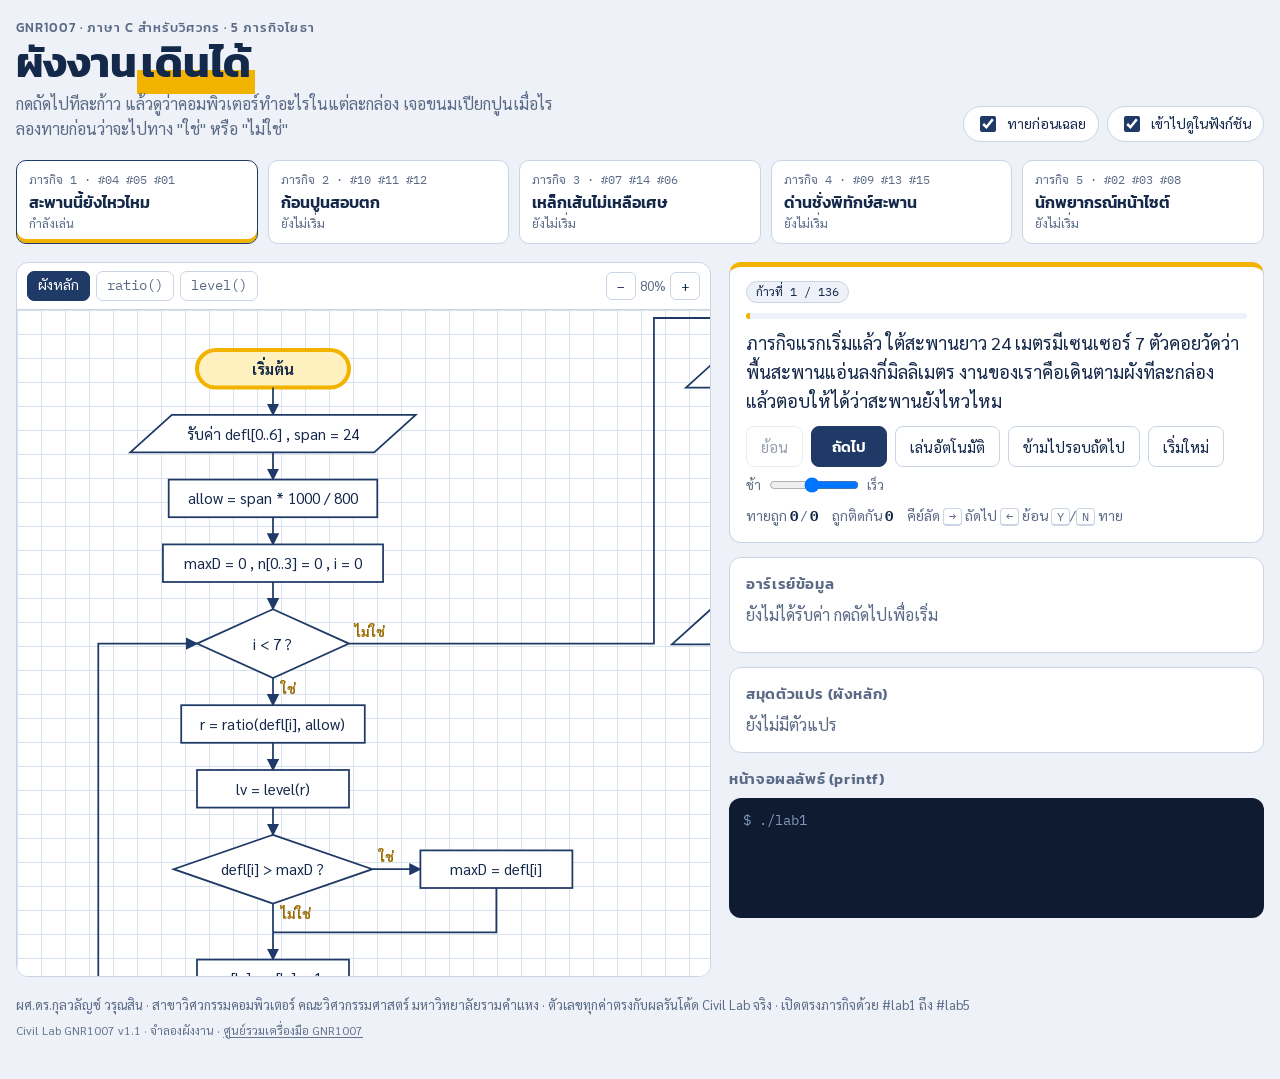
==== commit d2f67adb: "v2.0 แก้โค้ด C ด้วย MiniC + ลิงก์ศูนย์รวม" ====
--- a/5x simulate flowchart.html
+++ b/5x simulate flowchart.html
@@ -204,7 +204,7 @@
       </div>
     </aside>
   </div>
-  <footer>ผศ.ดร.กุลวลัญช์ วรุณสิน · สาขาวิศวกรรมคอมพิวเตอร์ คณะวิศวกรรมศาสตร์ มหาวิทยาลัยรามคำแหง · ตัวเลขทุกค่าตรงกับผลรันโค้ด Civil Lab จริง · เปิดตรงภารกิจด้วย #lab1 ถึง #lab5</footer>
+  <footer>ผศ.ดร.กุลวลัญช์ วรุณสิน · สาขาวิศวกรรมคอมพิวเตอร์ คณะวิศวกรรมศาสตร์ มหาวิทยาลัยรามคำแหง · ตัวเลขทุกค่าตรงกับผลรันโค้ด Civil Lab จริง · เปิดตรงภารกิจด้วย #lab1 ถึง #lab5<span style="display:block;margin-top:6px;font-size:.92em;opacity:.92">Civil Lab GNR1007 v1.1 · จำลองผังงาน · <a href="https://kalahad.github.io/gnr1007/" style="color:inherit;text-decoration:underline;text-underline-offset:2px">ศูนย์รวมเครื่องมือ GNR1007</a></span></footer>
 </div>
 
 <script>
